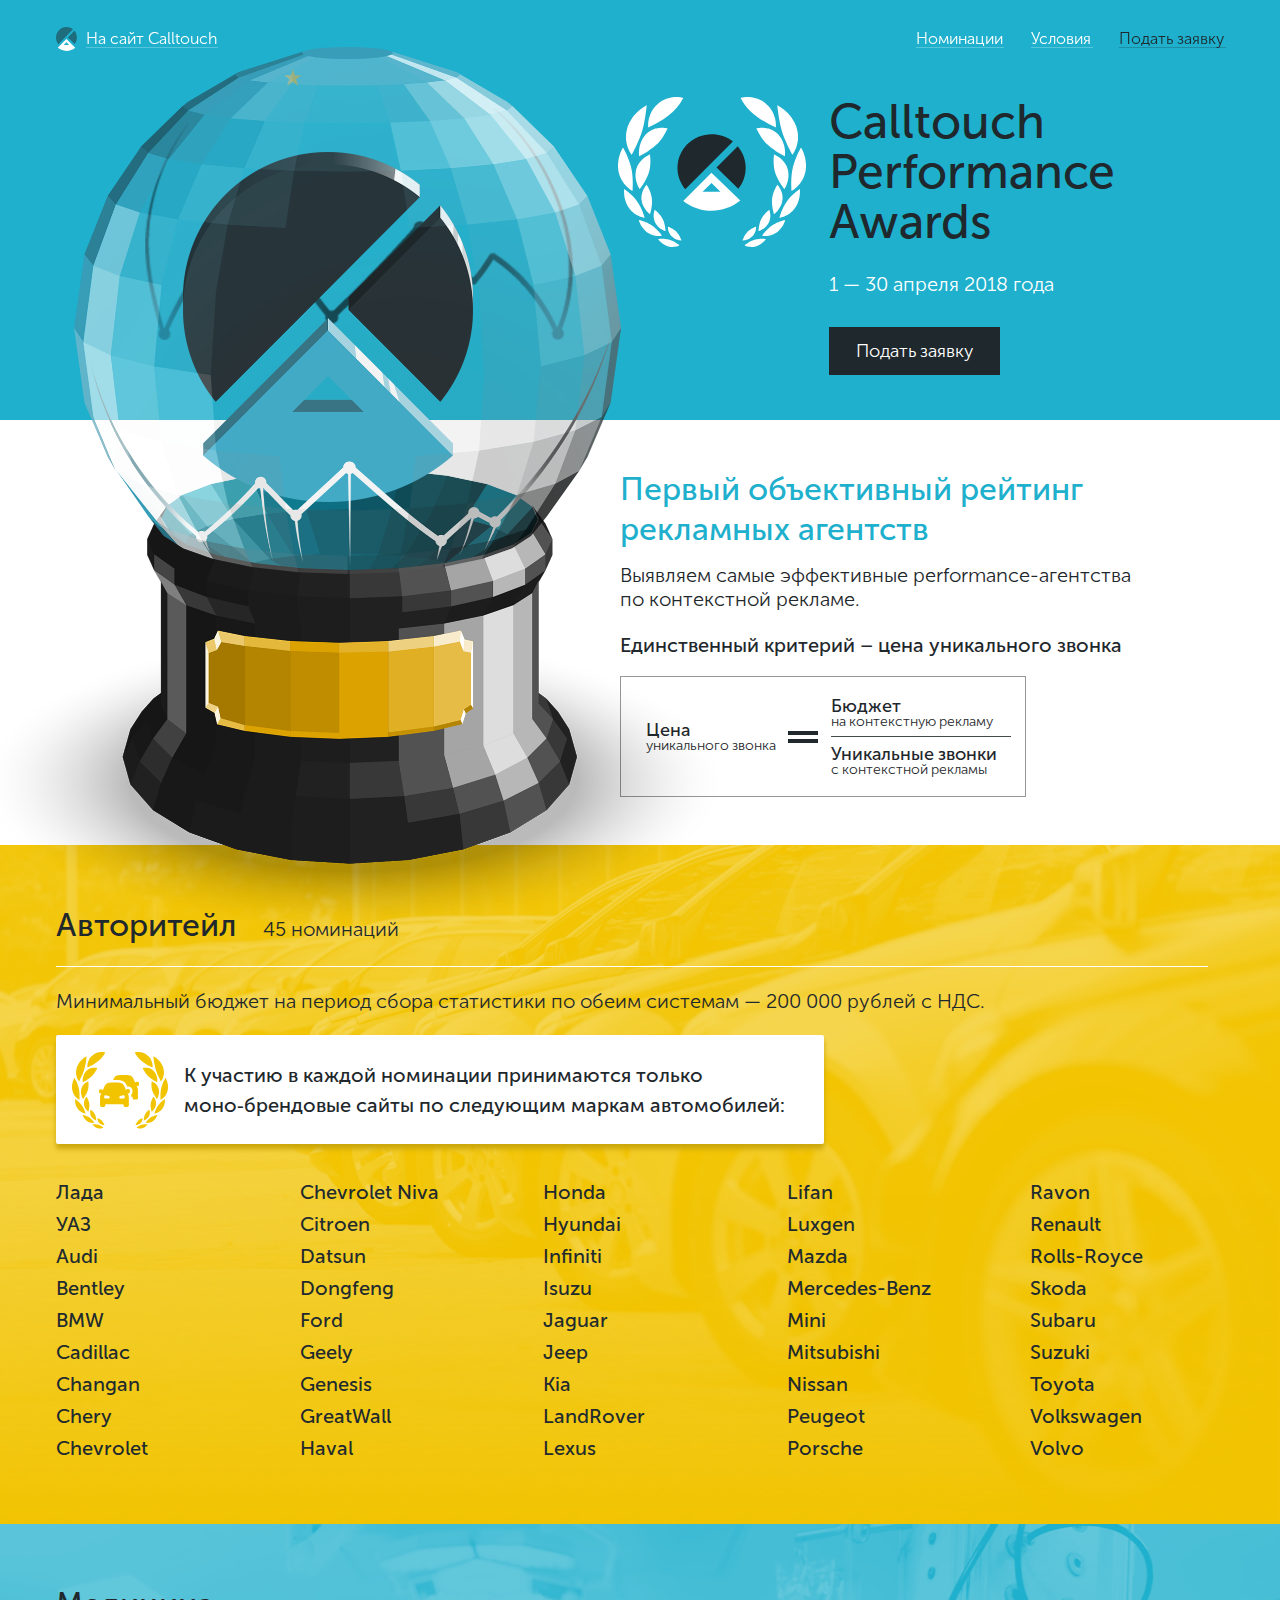
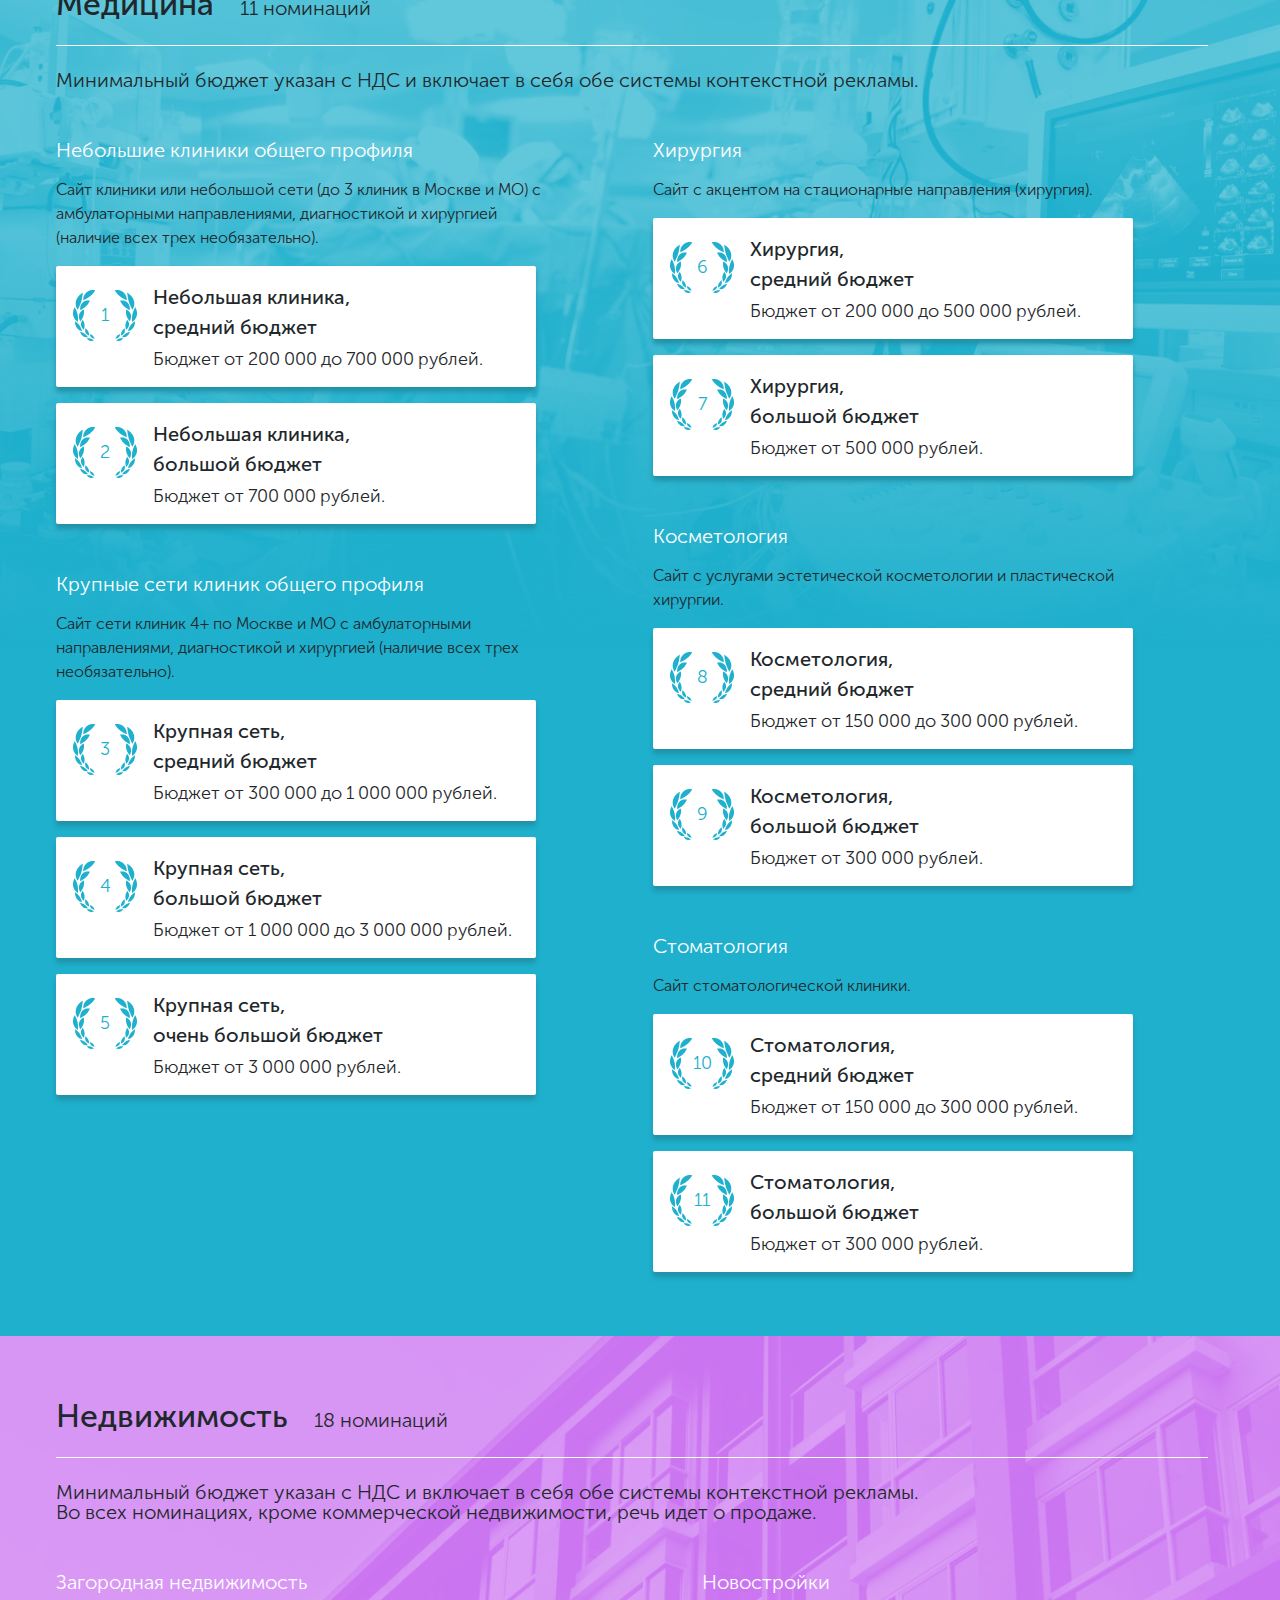
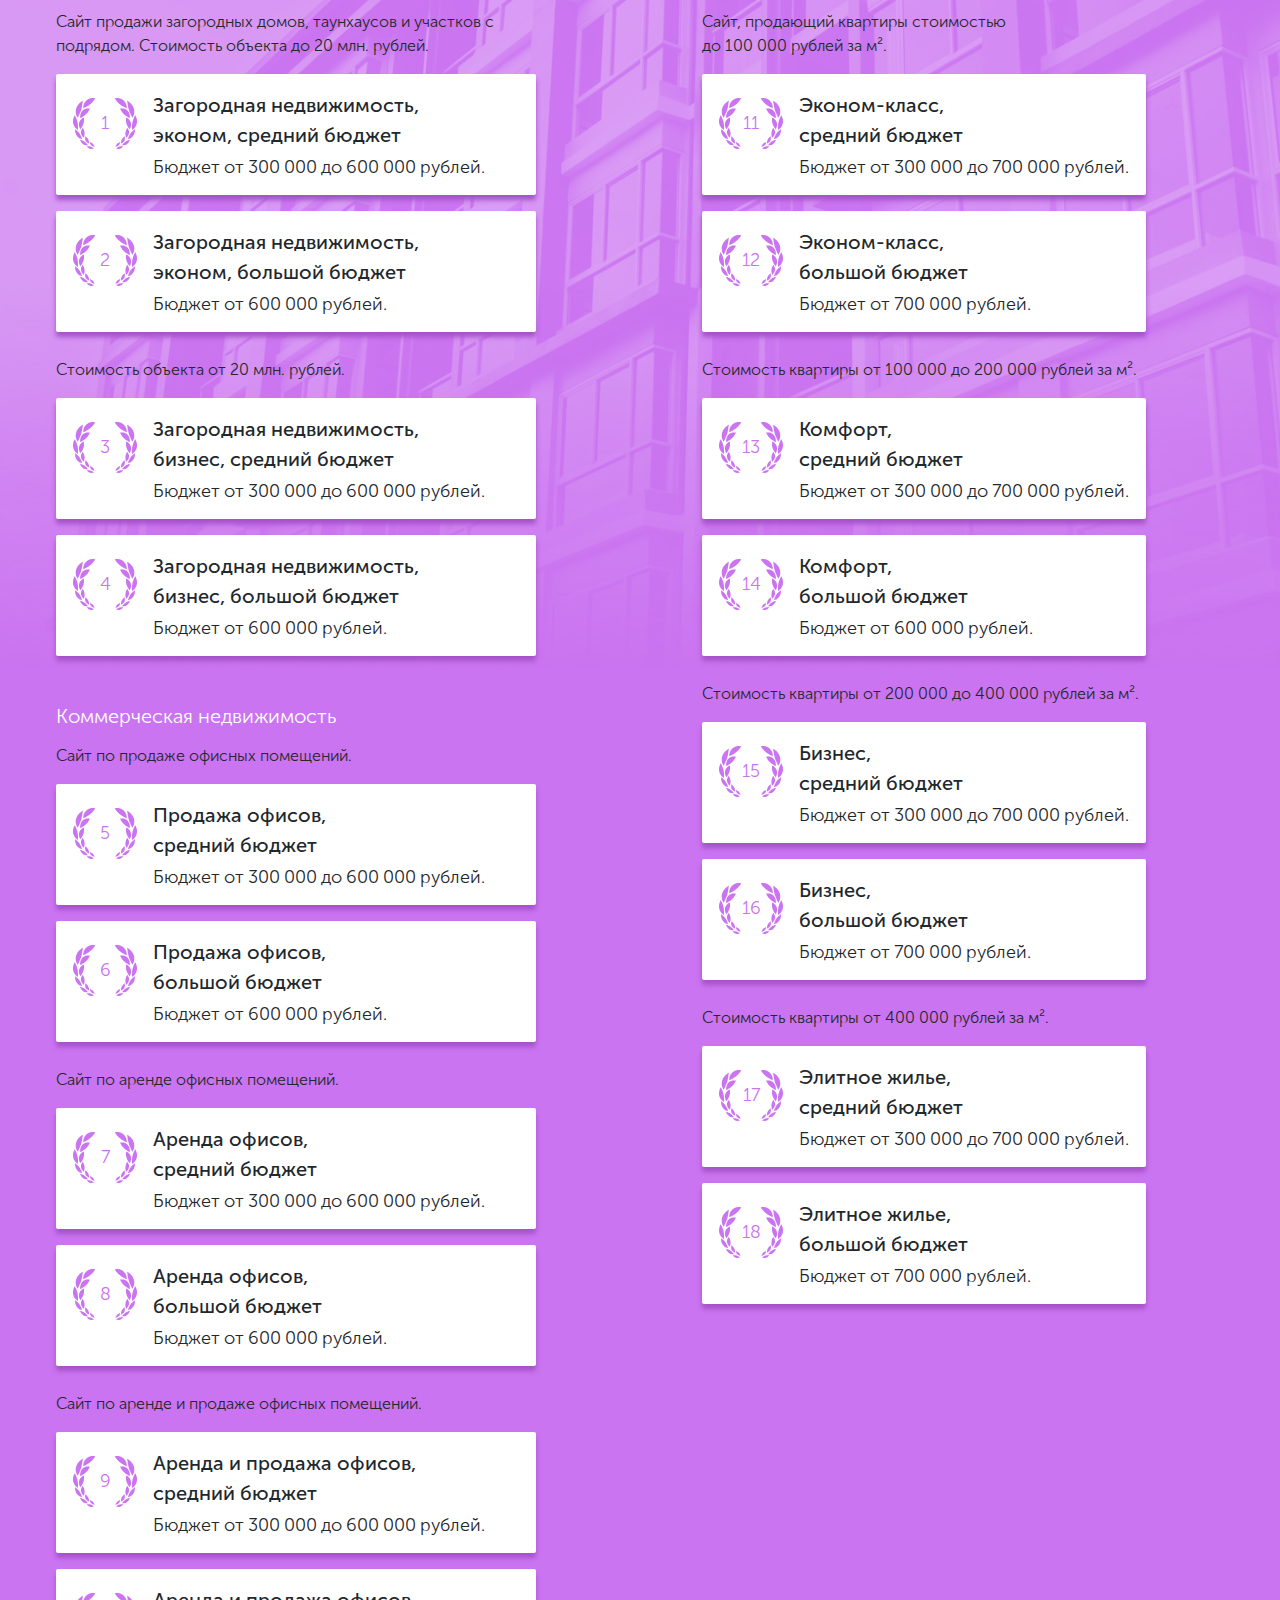
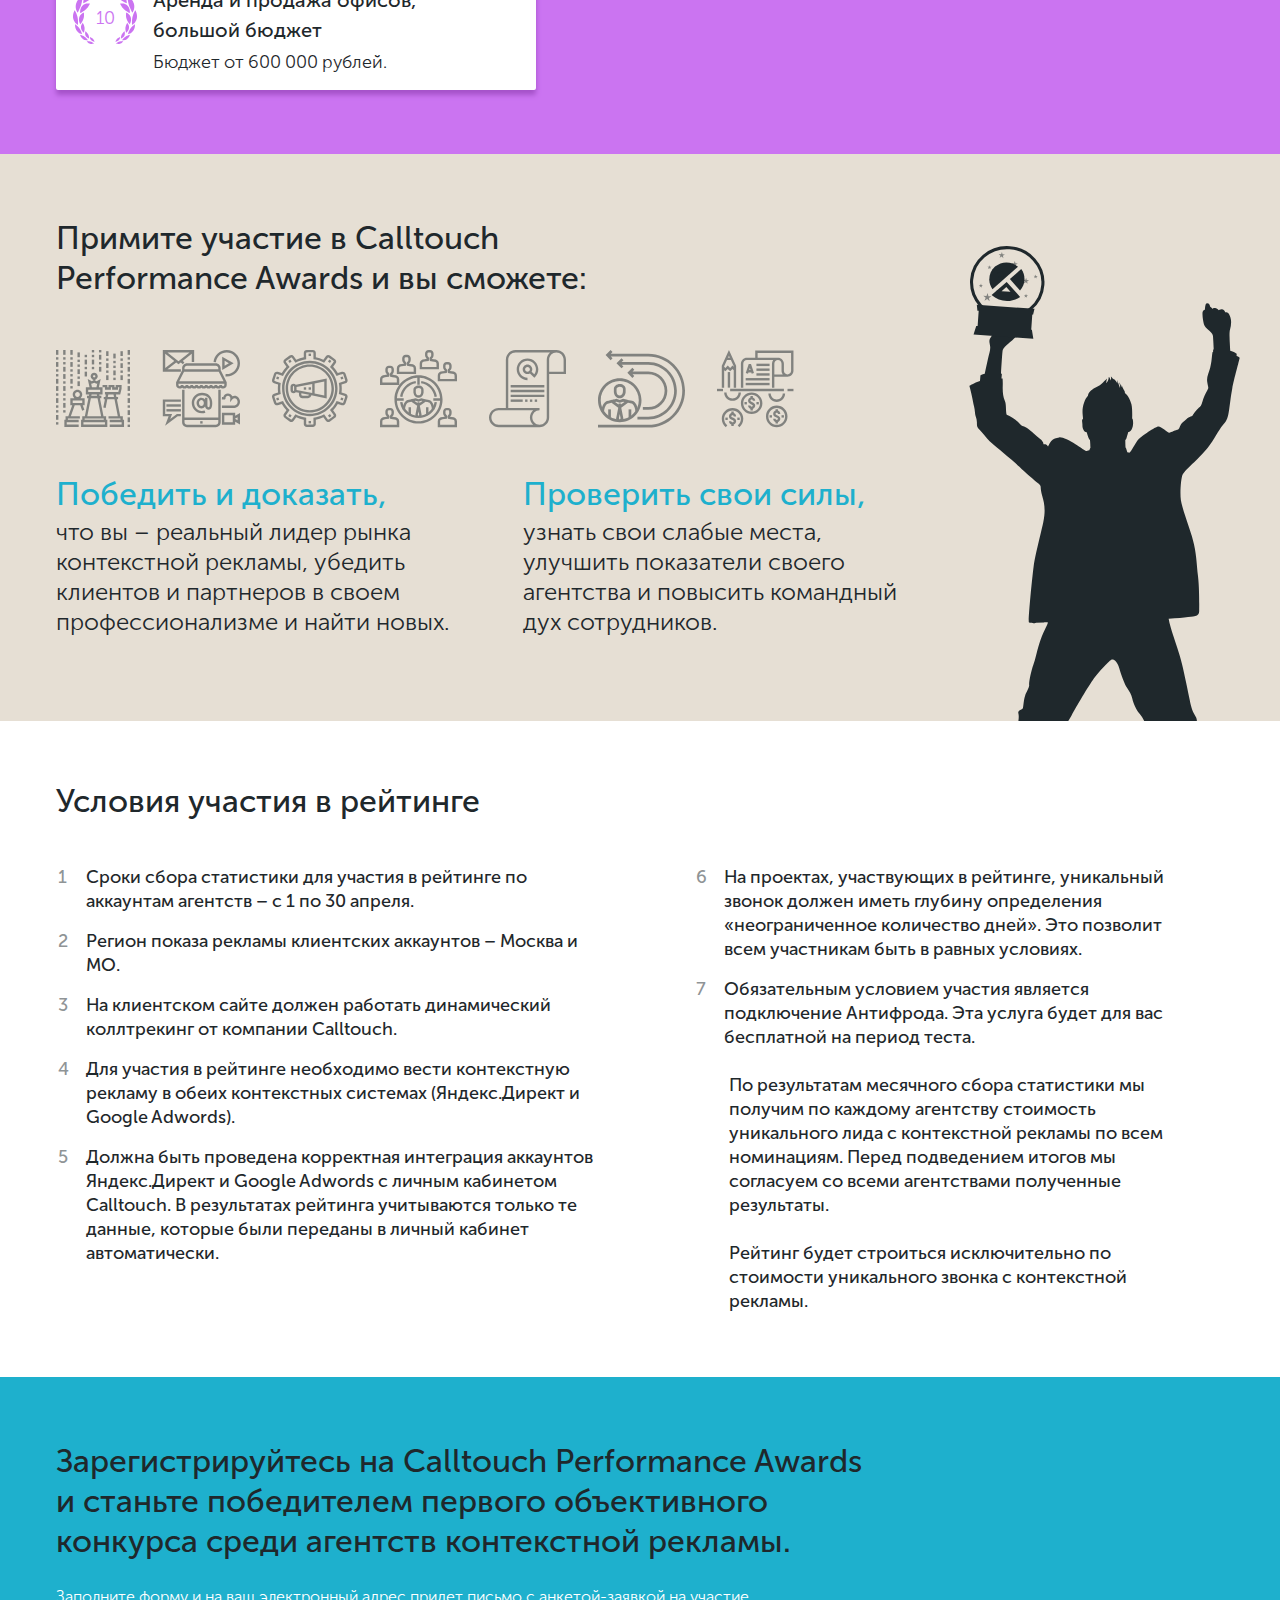
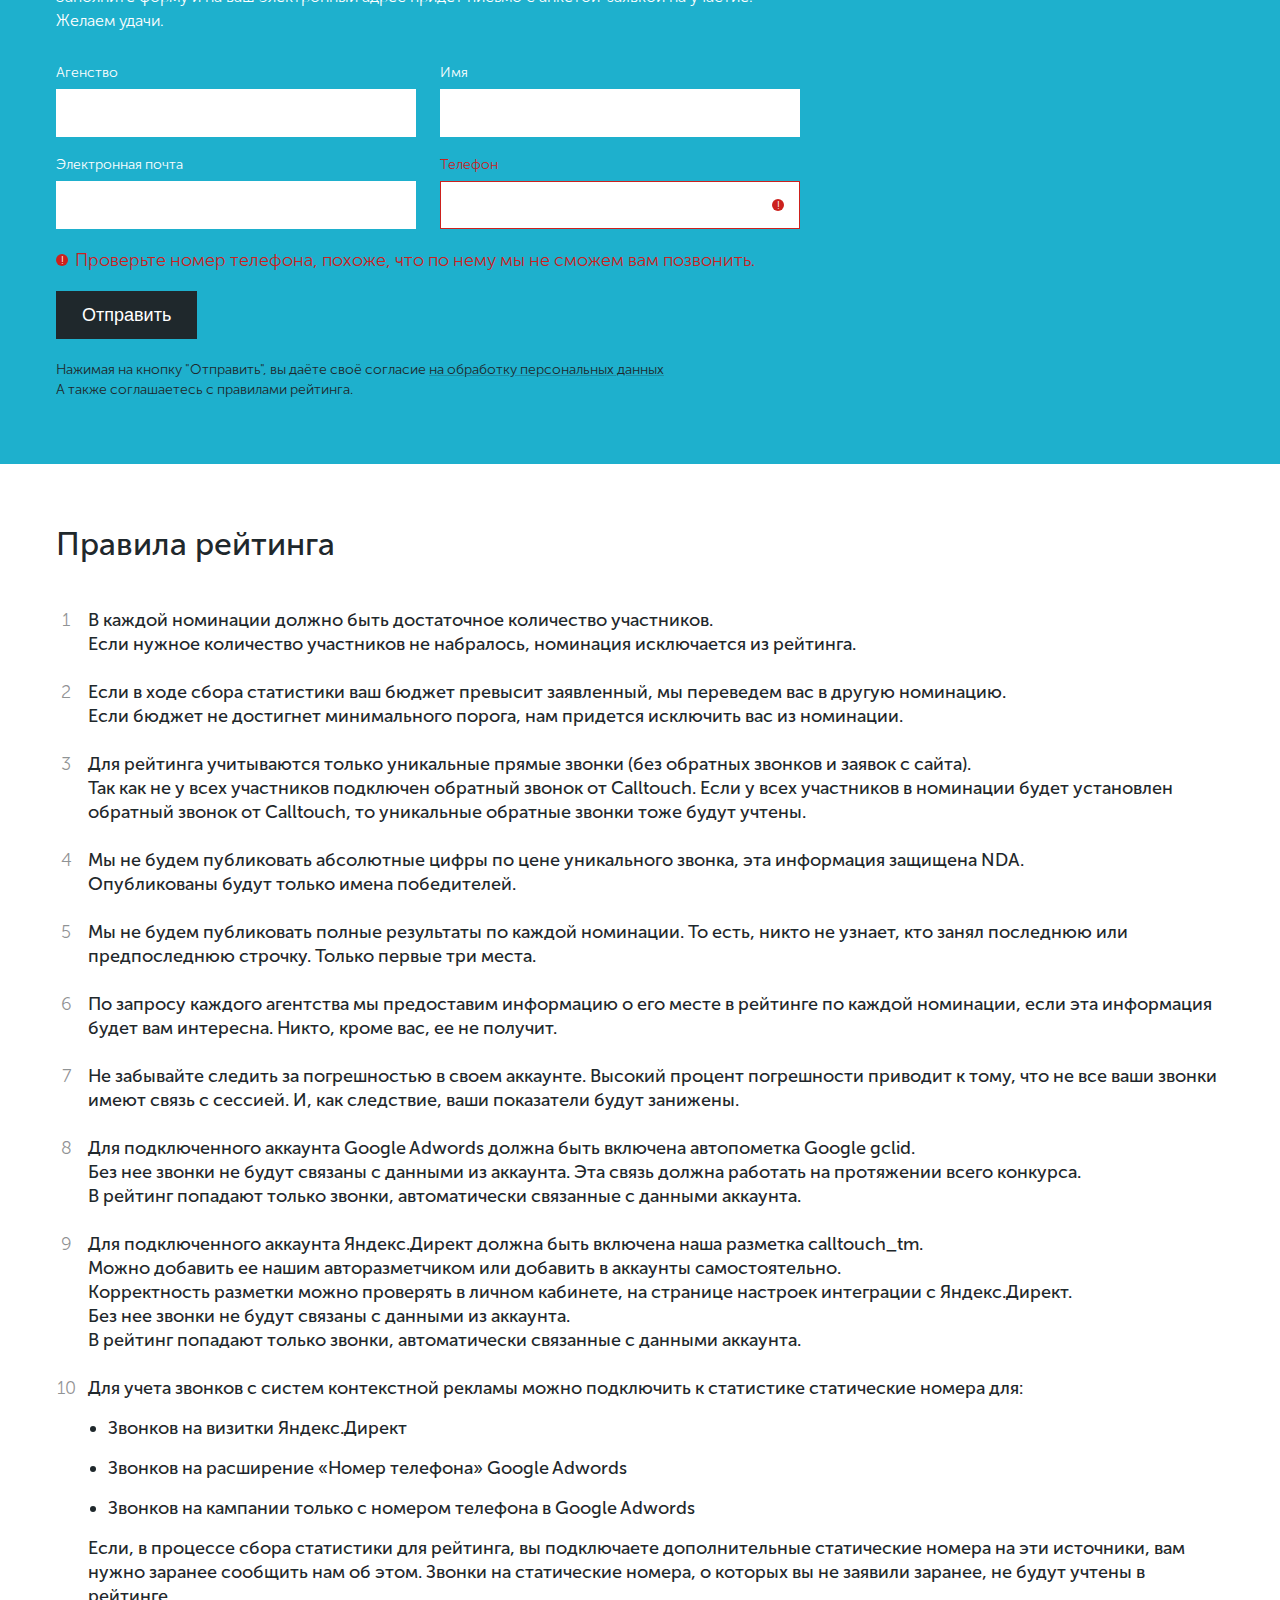
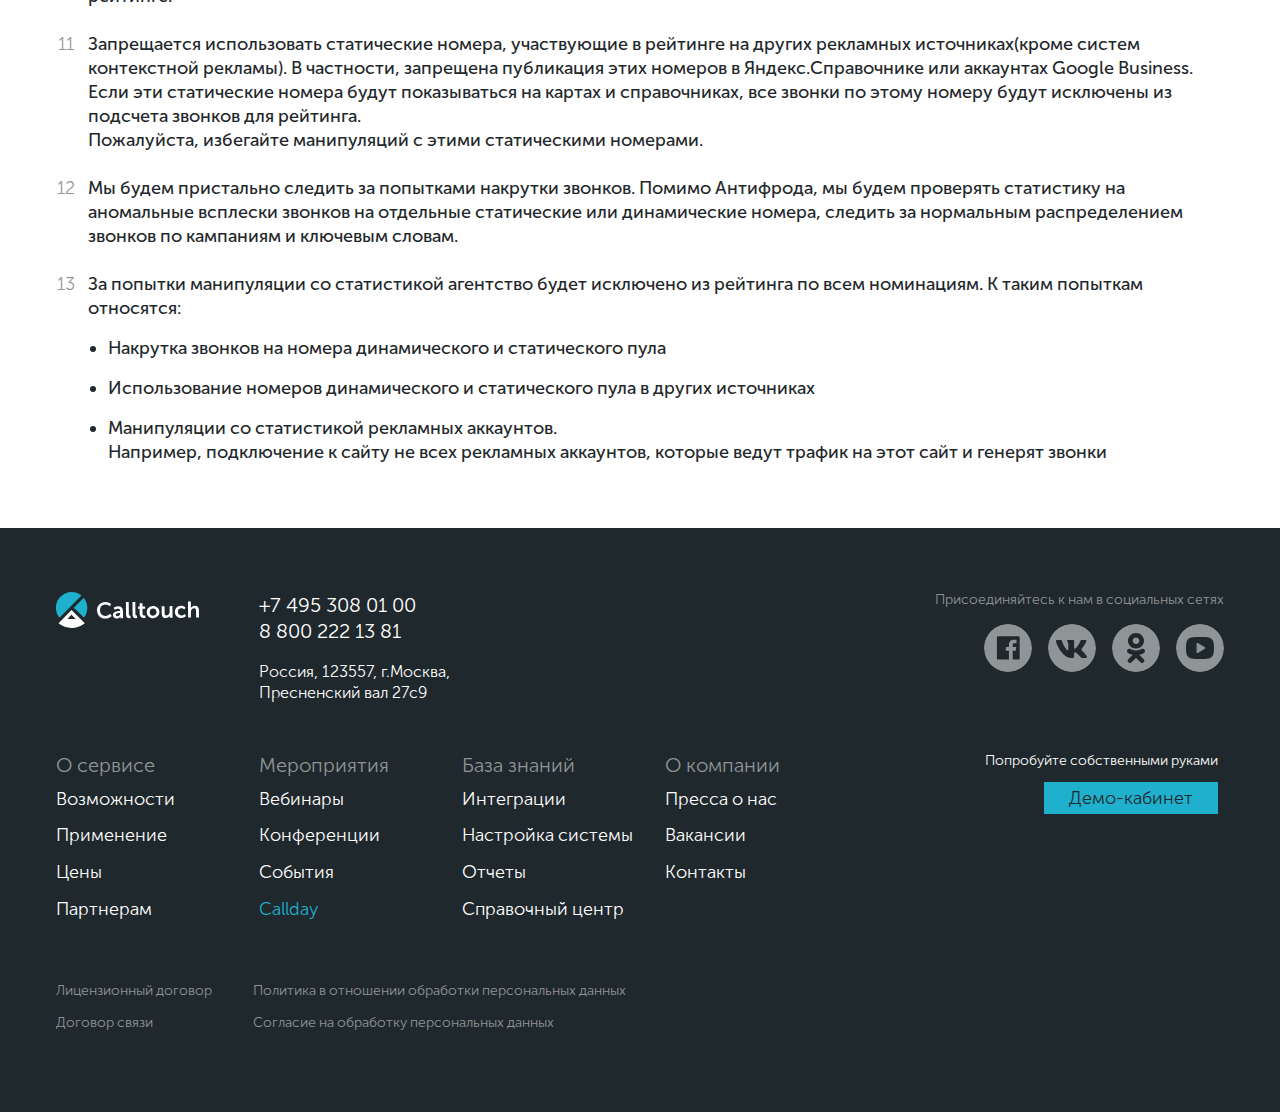
==== home.html @ f54e684d "add fix bugs" ====
<!DOCTYPE html>
<html lang="ru">
  <head>
    <meta name="format-detection" content="telephone=no">
    <meta charset="utf-8">
    <meta http-equiv="X-UA-Compatible" content="IE=edge">
    <meta name="viewport" content="width=device-width, initial-scale=1.0">
    <title>Home page</title>
    <link href="static/css/index.css" rel="stylesheet">
    <link rel="icon" href="static/favicon.ico">
  </head>
  <body>
    <!-- SVG-->
    <div class="svg-container" style="position: absolute; width: 0; height: 0; overflow: hidden;">
      <svg xmlns="http://www.w3.org/2000/svg">
        <symbol id="icon-vintage-logo" viewBox="0 0 84.1 115.5">
          <style>
            .st0 {
              fill: #000
            }
          </style>
          <path d="M21.7 0H0l5.1 19.8h21.5z" />
          <path d="M63.2 0L33.7 115.5h21L84.1 0z" />
        </symbol>
      </svg>
    </div>
    <!-- picture element HTML5 shiv-->
    <script>
      document.createElement('picture');
    </script>
    <!-- Header-->
    <header class="header">
      <div class="container">
        <div class="header__menu">
          <div class="header__menu__logo">
            <a href="/">На сайт Calltouch</a>
          </div>
          <ul class="header__menu__nav">
            <li>
              <a class="anchor" href="#nominate">Номинации</a>
            </li>
            <li>
              <a class="anchor" href="#rules">Условия</a>
            </li>
            <li>
              <a class="anchor" href="#leading">Подать заявку</a>
            </li>
          </ul>
        </div>
      </div>
    </header>
    <!-- Main content-->
    <main class="content" data-page="home">
      <section class="main">
        <div class="container">
          <div class="main__show">
            <div class="main__show__snowball">
              <img class="main__show__snowball__front" src="./static/img/ball_front.png" alt="snowball">
              <img class="main__show__snowball__back" src="./static/img/ball_back.png" alt="snowball">
              <img class="main__show__snowball__logo" src="./static/img/ball_logo.png" alt="snowball">
              <canvas class="main__show__snowball__middle" id="snow"></canvas>
            </div>
            <div class="main__show__info">
              <div class="main__show__info__top">
                <div class="main__show__info__img">
                  <img src="./static/img/composition.svg" alt="logo-presenation">
                </div>
                <h1 class="main__show__info__h1">Calltouch Performance Awards</h1>
                <p class="main__show__info__p">1 — 30 апреля 2018 года</p>
                <a class="main__show__info__button anchor" href="#leading">Подать заявку</a>
              </div>
              <div class="main__show__info__bottom">
                <h3 class="main__show__info__h3">Первый объективный рейтинг рекламных агентств</h3>
                <p class="main__show__info__p2">Выявляем самые эффективные performance-агентства
                  <br>по контекстной рекламе.</p>
                <h3 class="main__show__info__h3 h3__main">Единственный критерий – цена уникального звонка</h3>
              </div>
              <div class="main__show__info__table">
                <div class="main__show__info__table__price">
                  <h4>Цена</h4>
                  <p>уникального звонка</p>
                </div>
                <div class="main__show__info__table__equal">
                  <span></span>
                  <span></span>
                </div>
                <div class="main__show__info__table__sum">
                  <div class="main__show__info__table__sum__item">
                    <h4>Бюджет</h4>
                    <p>на контекстную рекламу</p>
                  </div>
                  <div class="main__show__info__table__sum__item">
                    <h4>Уникальные звонки</h4>
                    <p>с контекстной рекламы</p>
                  </div>
                </div>
              </div>
            </div>
          </div>
        </div>
      </section>
      <section class="autoretail" id="nominate">
        <div class="container">
          <div class="heading">
            <div class="heading__top">
              <h2 class="heading__top__title">Авторитейл</h2>
              <p class="heading__top__nomination">45 номинаций</p>
            </div>
            <p class="heading__subtitle autoretail__subtitle">Минимальный бюджет на период сбора статистики по обеим системам — 200 000 рублей с НДС.</p>
          </div>
          <div class="autoretail__info js-tilt">
            <h4 class="autoretail__info__text">К участию в каждой номинации принимаются только моно&#8209;брендовые сайты по следующим маркам автомобилей:</h4>
          </div>
          <div class="autoretail__list">
            <ul class="autoretail__list__item">
              <li>Лада</li>
              <li>УАЗ</li>
              <li>Audi</li>
              <li>Bentley</li>
              <li>BMW</li>
              <li>Cadillac</li>
              <li>Changan</li>
              <li>Chery</li>
              <li>Chevrolet</li>
            </ul>
            <ul class="autoretail__list__item">
              <li>Chevrolet Niva</li>
              <li>Citroen</li>
              <li>Datsun</li>
              <li>Dongfeng</li>
              <li>Ford</li>
              <li>Geely</li>
              <li>Genesis</li>
              <li>GreatWall</li>
              <li>Haval</li>
            </ul>
            <ul class="autoretail__list__item">
              <li>Honda</li>
              <li>Hyundai</li>
              <li>Infiniti</li>
              <li>Isuzu</li>
              <li>Jaguar</li>
              <li>Jeep</li>
              <li>Kia</li>
              <li>LandRover</li>
              <li>Lexus</li>
            </ul>
            <ul class="autoretail__list__item">
              <li>Lifan</li>
              <li>Luxgen</li>
              <li>Mazda</li>
              <li>Mercedes-Benz</li>
              <li>Mini</li>
              <li>Mitsubishi</li>
              <li>Nissan</li>
              <li>Peugeot</li>
              <li>Porsche</li>
            </ul>
            <ul class="autoretail__list__item">
              <li>Ravon</li>
              <li>Renault</li>
              <li>Rolls-Royce</li>
              <li>Skoda</li>
              <li>Subaru</li>
              <li>Suzuki</li>
              <li>Toyota</li>
              <li>Volkswagen</li>
              <li>Volvo</li>
            </ul>
          </div>
        </div>
      </section>
      <section class="medicine">
        <div class="container">
          <div class="heading">
            <div class="heading__top">
              <h2 class="heading__top__title">Медицина</h2>
              <p class="heading__top__nomination">11 номинаций</p>
            </div>
            <p class="heading__subtitle">Минимальный бюджет указан с НДС и включает в себя обе системы контекстной рекламы.</p>
          </div>
          <div class="medicine__items">
            <div class="item__info">
              <div class="item__info__title">Небольшие клиники общего профиля</div>
              <div class="item__info__text">Сайт клиники или небольшой сети (до 3 клиник в Москве и МО) с амбулаторными направлениями, диагностикой и хирургией (наличие всех трех необязательно).</div>
              <div class="white__info js-tilt">
                <div class="white__info__text medicine__white">
                  <div class="white__info__text__icon medicine__white__icon">1</div>
                  <div class="white__info__text__word">
                    <h4>Небольшая клиника,
                      <br>средний бюджет</h4>
                    <p> Бюджет от 200 000 до 700 000 рублей.</p>
                  </div>
                </div>
              </div>
              <div class="white__info js-tilt">
                <div class="white__info__text medicine__white">
                  <div class="white__info__text__icon medicine__white__icon">2</div>
                  <div class="white__info__text__word">
                    <h4>Небольшая клиника,
                      <br>большой бюджет</h4>
                    <p> Бюджет от 700 000 рублей.</p>
                  </div>
                </div>
              </div>
              <div class="item__info__title">Крупные сети клиник общего профиля</div>
              <div class="item__info__text">Сайт сети клиник 4+ по Москве и МО с амбулаторными направлениями, диагностикой и хирургией (наличие всех трех необязательно).</div>
              <div class="white__info js-tilt">
                <div class="white__info__text medicine__white">
                  <div class="white__info__text__icon medicine__white__icon">3</div>
                  <div class="white__info__text__word">
                    <h4>Крупная сеть,
                      <br>средний бюджет</h4>
                    <p>Бюджет от 300 000 до 1 000 000 рублей.</p>
                  </div>
                </div>
              </div>
              <div class="white__info js-tilt">
                <div class="white__info__text medicine__white">
                  <div class="white__info__text__icon medicine__white__icon">4</div>
                  <div class="white__info__text__word">
                    <h4>Крупная сеть,
                      <br>большой бюджет</h4>
                    <p>Бюджет от 1 000 000 до 3 000 000 рублей.</p>
                  </div>
                </div>
              </div>
              <div class="white__info js-tilt">
                <div class="white__info__text medicine__white">
                  <div class="white__info__text__icon medicine__white__icon">5</div>
                  <div class="white__info__text__word">
                    <h4>Крупная сеть,
                      <br>очень большой бюджет</h4>
                    <p>Бюджет от 3 000 000 рублей.</p>
                  </div>
                </div>
              </div>
            </div>
            <div class="item__info">
              <div class="medicine__views"></div>
              <h4 class="item__info__title">Хирургия</h4>
              <p class="item__info__text">Сайт с акцентом на стационарные направления (хирургия).</p>
              <div class="white__info js-tilt">
                <div class="white__info__text medicine__white">
                  <div class="white__info__text__icon medicine__white__icon">6</div>
                  <div class="white__info__text__word">
                    <h4>Хирургия,
                      <br>средний бюджет</h4>
                    <p>Бюджет от 200 000 до 500 000 рублей.</p>
                  </div>
                </div>
              </div>
              <div class="white__info js-tilt">
                <div class="white__info__text medicine__white">
                  <div class="white__info__text__icon medicine__white__icon">7</div>
                  <div class="white__info__text__word">
                    <h4>Хирургия,
                      <br>большой бюджет</h4>
                    <p>Бюджет от 500 000 рублей.</p>
                  </div>
                </div>
              </div>
              <div class="item__info__title">Косметология</div>
              <div class="item__info__text">Сайт с услугами эстетической косметологии и пластической хирургии.</div>
              <div class="white__info js-tilt">
                <div class="white__info__text medicine__white">
                  <div class="white__info__text__icon medicine__white__icon">8</div>
                  <div class="white__info__text__word">
                    <h4>Косметология,
                      <br>средний бюджет</h4>
                    <p>Бюджет от 150 000 до 300 000 рублей.</p>
                  </div>
                </div>
              </div>
              <div class="white__info js-tilt">
                <div class="white__info__text medicine__white">
                  <div class="white__info__text__icon medicine__white__icon">9</div>
                  <div class="white__info__text__word">
                    <h4>Косметология,
                      <br>большой бюджет</h4>
                    <p>Бюджет от 300 000 рублей.</p>
                  </div>
                </div>
              </div>
              <div class="item__info__title">Стоматология</div>
              <div class="item__info__text">Сайт стоматологической клиники.</div>
              <div class="white__info js-tilt">
                <div class="white__info__text medicine__white">
                  <div class="white__info__text__icon medicine__white__icon">10</div>
                  <div class="white__info__text__word">
                    <h4>Стоматология,
                      <br>средний бюджет</h4>
                    <p>Бюджет от 150 000 до 300 000 рублей.</p>
                  </div>
                </div>
              </div>
              <div class="white__info js-tilt">
                <div class="white__info__text medicine__white">
                  <div class="white__info__text__icon medicine__white__icon">11</div>
                  <div class="white__info__text__word">
                    <h4>Стоматология,
                      <br>большой бюджет</h4>
                    <p>Бюджет от 300 000 рублей.</p>
                  </div>
                </div>
              </div>
            </div>
          </div>
        </div>
      </section>
      <section class="estate">
        <div class="container">
          <div class="heading">
            <div class="heading__top">
              <h2 class="heading__top__title">Недвижимость</h2>
              <p class="heading__top__nomination">18 номинаций</p>
            </div>
            <p class="heading__subtitle">Минимальный бюджет указан с НДС и включает в себя обе системы контекстной рекламы.
              <br>Во всех номинациях, кроме коммерческой недвижимости, речь идет о продаже.</p>
          </div>
          <div class="estate__items">
            <div class="item__info">
              <div class="item__info__title">Загородная недвижимость</div>
              <div class="item__info__text">Сайт продажи загородных домов, таунхаусов и участков с подрядом. Стоимость объекта до 20 млн. рублей.</div>
              <div class="white__info js-tilt">
                <div class="white__info__text estate__white">
                  <div class="white__info__text__icon estate__white__icon">1</div>
                  <div class="white__info__text__word">
                    <h4>Загородная недвижимость,
                      <br>эконом, средний бюджет</h4>
                    <p>Бюджет от 300 000 до 600 000 рублей.</p>
                  </div>
                </div>
              </div>
              <div class="white__info js-tilt">
                <div class="white__info__text estate__white">
                  <div class="white__info__text__icon estate__white__icon">2</div>
                  <div class="white__info__text__word">
                    <h4>Загородная недвижимость,
                      <br>эконом, большой бюджет</h4>
                    <p>Бюджет от 600 000 рублей.</p>
                  </div>
                </div>
              </div>
              <div class="item__info__text estate__text">Стоимость объекта от 20 млн. рублей.</div>
              <div class="white__info js-tilt">
                <div class="white__info__text estate__white">
                  <div class="white__info__text__icon estate__white__icon">3</div>
                  <div class="white__info__text__word">
                    <h4>Загородная недвижимость,
                      <br>бизнес, средний бюджет</h4>
                    <p>Бюджет от 300 000 до 600 000 рублей.</p>
                  </div>
                </div>
              </div>
              <div class="white__info js-tilt">
                <div class="white__info__text estate__white">
                  <div class="white__info__text__icon estate__white__icon">4</div>
                  <div class="white__info__text__word">
                    <h4>Загородная недвижимость,
                      <br>бизнес, большой бюджет</h4>
                    <p>Бюджет от 600 000 рублей.</p>
                  </div>
                </div>
              </div>
              <div class="item__info__title">Коммерческая недвижимость</div>
              <div class="item__info__text">Сайт по продаже офисных помещений.</div>
              <div class="white__info js-tilt">
                <div class="white__info__text estate__white">
                  <div class="white__info__text__icon estate__white__icon">5</div>
                  <div class="white__info__text__word">
                    <h4>Продажа офисов,
                      <br>средний бюджет</h4>
                    <p>Бюджет от 300 000 до 600 000 рублей.</p>
                  </div>
                </div>
              </div>
              <div class="white__info js-tilt">
                <div class="white__info__text estate__white">
                  <div class="white__info__text__icon estate__white__icon">6</div>
                  <div class="white__info__text__word">
                    <h4>Продажа офисов,
                      <br>большой бюджет</h4>
                    <p>Бюджет от 600 000 рублей.</p>
                  </div>
                </div>
              </div>
              <div class="item__info__text estate__text">Сайт по аренде офисных помещений.</div>
              <div class="white__info js-tilt">
                <div class="white__info__text estate__white">
                  <div class="white__info__text__icon estate__white__icon">7</div>
                  <div class="white__info__text__word">
                    <h4>Аренда офисов,
                      <br>средний бюджет</h4>
                    <p>Бюджет от 300 000 до 600 000 рублей.</p>
                  </div>
                </div>
              </div>
              <div class="white__info js-tilt">
                <div class="white__info__text estate__white">
                  <div class="white__info__text__icon estate__white__icon">8</div>
                  <div class="white__info__text__word">
                    <h4>Аренда офисов,
                      <br>большой бюджет</h4>
                    <p>Бюджет от 600 000 рублей.</p>
                  </div>
                </div>
              </div>
              <div class="item__info__text estate__text">Сайт по аренде и продаже офисных помещений.</div>
              <div class="white__info js-tilt">
                <div class="white__info__text estate__white">
                  <div class="white__info__text__icon estate__white__icon">9</div>
                  <div class="white__info__text__word">
                    <h4>Аренда и продажа офисов,
                      <br>средний бюджет</h4>
                    <p>Бюджет от 300 000 до 600 000 рублей.</p>
                  </div>
                </div>
              </div>
              <div class="white__info js-tilt">
                <div class="white__info__text estate__white">
                  <div class="white__info__text__icon estate__white__icon">10</div>
                  <div class="white__info__text__word">
                    <h4>Аренда и продажа офисов,
                      <br>большой бюджет</h4>
                    <p>Бюджет от 600 000 рублей.</p>
                  </div>
                </div>
              </div>
            </div>
            <div class="item__info">
              <div class="item__info__title">Новостройки</div>
              <div class="item__info__text">Сайт, продающий квартиры стоимостью
                <br>до 100 000 рублей за м².</div>
              <div class="white__info js-tilt">
                <div class="white__info__text estate__white">
                  <div class="white__info__text__icon estate__white__icon">11</div>
                  <div class="white__info__text__word">
                    <h4>Эконом-класс,
                      <br>средний бюджет</h4>
                    <p>Бюджет от 300 000 до 700 000 рублей.</p>
                  </div>
                </div>
              </div>
              <div class="white__info js-tilt">
                <div class="white__info__text estate__white">
                  <div class="white__info__text__icon estate__white__icon">12</div>
                  <div class="white__info__text__word">
                    <h4>Эконом-класс,
                      <br>большой бюджет</h4>
                    <p>Бюджет от 700 000 рублей.</p>
                  </div>
                </div>
              </div>
              <div class="item__info__text estate__text">Стоимость квартиры от 100 000 до 200 000 рублей за м².</div>
              <div class="white__info js-tilt">
                <div class="white__info__text estate__white">
                  <div class="white__info__text__icon estate__white__icon">13</div>
                  <div class="white__info__text__word">
                    <h4>Комфорт,
                      <br>средний бюджет</h4>
                    <p>Бюджет от 300 000 до 700 000 рублей.</p>
                  </div>
                </div>
              </div>
              <div class="white__info js-tilt">
                <div class="white__info__text estate__white">
                  <div class="white__info__text__icon estate__white__icon">14</div>
                  <div class="white__info__text__word">
                    <h4>Комфорт,
                      <br>большой бюджет</h4>
                    <p>Бюджет от 600 000 рублей.</p>
                  </div>
                </div>
              </div>
              <div class="item__info__text estate__text">Стоимость квартиры от 200 000 до 400 000 рублей за м².</div>
              <div class="white__info js-tilt">
                <div class="white__info__text estate__white">
                  <div class="white__info__text__icon estate__white__icon">15</div>
                  <div class="white__info__text__word">
                    <h4>Бизнес,
                      <br>средний бюджет</h4>
                    <p>Бюджет от 300 000 до 700 000 рублей.</p>
                  </div>
                </div>
              </div>
              <div class="white__info js-tilt">
                <div class="white__info__text estate__white">
                  <div class="white__info__text__icon estate__white__icon">16</div>
                  <div class="white__info__text__word">
                    <h4>Бизнес,
                      <br>большой бюджет</h4>
                    <p>Бюджет от 700 000 рублей.</p>
                  </div>
                </div>
              </div>
              <div class="item__info__text estate__text">Стоимость квартиры от 400 000 рублей за м².</div>
              <div class="white__info js-tilt">
                <div class="white__info__text estate__white">
                  <div class="white__info__text__icon estate__white__icon">17</div>
                  <div class="white__info__text__word">
                    <h4>Элитное жилье,
                      <br>средний бюджет</h4>
                    <p>Бюджет от 300 000 до 700 000 рублей.</p>
                  </div>
                </div>
              </div>
              <div class="white__info js-tilt">
                <div class="white__info__text estate__white">
                  <div class="white__info__text__icon estate__white__icon">18</div>
                  <div class="white__info__text__word">
                    <h4>Элитное жилье,
                      <br>большой бюджет</h4>
                    <p>Бюджет от 700 000 рублей.</p>
                  </div>
                </div>
              </div>
            </div>
          </div>
        </div>
      </section>
      <section class="reasons">
        <div class="container">
          <h2 class="reasons__title">Примите участие в Calltouch
            <br>Performance Awards и вы сможете:</h2>
          <div class="reasons__items">
            <div class="reasons__items__item">
              <img src="./static/img/chess_icon.svg" alt="chess_icon">
            </div>
            <div class="reasons__items__item">
              <img src="./static/img/shop_icon.svg" alt="shop_icon">
            </div>
            <div class="reasons__items__item">
              <img src="./static/img/ad_automation_icon.svg" alt="automation_icon">
            </div>
            <div class="reasons__items__item">
              <img src="./static/img/targeting_icon.svg" alt="targeting_icon">
            </div>
            <div class="reasons__items__item">
              <img src="./static/img/agreement_icon.svg" alt="agreement_icon">
            </div>
            <div class="reasons__items__item">
              <img src="./static/img/return_icon.svg" alt="return_icon">
            </div>
            <div class="reasons__items__item">
              <img src="./static/img/paid_content_icon.svg" alt="paid_content_icon">
            </div>
          </div>
          <div class="reasons__arguments">
            <div class="reasons__arguments__arg">
              <div class="reasons__arguments__arg__title">Победить и доказать,</div>
              <div class="reasons__arguments__arg__text">что вы – реальный лидер рынка контекстной рекламы, убедить клиентов и партнеров в своем профессионализме и найти новых.</div>
            </div>
            <div class="reasons__arguments__arg">
              <div class="reasons__arguments__arg__title">Проверить свои силы,</div>
              <div class="reasons__arguments__arg__text">узнать свои слабые места, улучшить показатели своего агентства и повысить командный дух сотрудников.</div>
            </div>
          </div>
        </div>
      </section>
      <section class="terms" id="rules">
        <div class="container">
          <h2 class="terms__title">Условия участия в рейтинге</h2>
          <div class="terms__info">
            <div class="terms__info__list">
              <ol>
                <li>Сроки сбора статистики для участия в рейтинге по аккаунтам агентств – с 1 по 30 апреля.</li>
                <li>Регион показа рекламы клиентских аккаунтов – Москва и МО.</li>
                <li>На клиентском сайте должен работать динамический коллтрекинг от компании Calltouch.</li>
                <li>Для участия в рейтинге необходимо вести контекстную рекламу в обеих контекстных системах (Яндекс.Директ и Google Adwords).</li>
                <li>Должна быть проведена корректная интеграция аккаунтов Яндекс.Директ и Google Adwords с личным кабинетом Calltouch. В результатах рейтинга учитываются только те данные, которые были переданы в личный кабинет автоматически.</li>
              </ol>
            </div>
            <div class="terms__info__list second">
              <ol>
                <li>На проектах, участвующих в рейтинге, уникальный звонок должен иметь глубину определения «неограниченное количество дней». Это позволит всем участникам быть в равных условиях.</li>
                <li>Обязательным условием участия является подключение Антифрода. Эта услуга будет для вас бесплатной на период теста.</li>
              </ol>
              <ul>
                <li>По результатам месячного сбора статистики мы получим по каждому агентству стоимость уникального лида с контекстной рекламы по всем номинациям. Перед подведением итогов мы согласуем со всеми агентствами полученные результаты.</li>
                <li>Рейтинг будет строиться исключительно по стоимости уникального звонка с контекстной рекламы.</li>
              </ul>
            </div>
          </div>
        </div>
      </section>
      <section class="form" id="leading">
        <div class="container">
          <div class="form__img">
            <img src="./static/img/snowball-form.png" alt="snowball">
          </div>
          <h2 class="form__title">Зарегистрируйтесь на Calltouch Performance Awards и станьте победителем первого объективного конкурса среди агентств контекстной рекламы.</h2>
          <p class="form__text">Заполните форму и на ваш электронный адрес придет письмо с анкетой-заявкой на участие.
            <br>Желаем удачи.</p>
          <div class="form__content">
            <div class="form__main">
              <form class="form__content__form">
                <div class="form-group">
                  <label class="form__content__form__label">
                    <span>Агенство</span>
                    <input type="text">
                  </label>
                  <label class="form__content__form__label">
                    <span>Имя</span>
                    <input type="text">
                  </label>
                </div>
                <div class="form-group">
                  <label class="form__content__form__label">
                    <span>Электронная почта</span>
                    <input type="text">
                  </label>
                  <div class="form__content__form__label error">
                    <span>Телефон</span>
                    <input type="text">
                  </div>
                  <p class="iferror">Проверьте номер телефона, похоже, что по нему мы не сможем вам позвонить.</p>
                </div>
                <button class="form__content__form__button">Отправить</button>
              </form>
              <div class="form__content__personaldata">
                <p>Нажимая на кнопку "Отправить", вы даёте своё согласие
                  <a href="#">на обработку персональных данных</a>
                </p>
                <p>А также соглашаетесь с правилами рейтинга.</p>
              </div>
            </div>
          </div>
        </div>
      </section>
      <section class="rules">
        <div class="container">
          <h2 class="rules__title">Правила рейтинга</h2>
          <div class="rules__info">
            <div class="rules__info__counter">1</div>
            <div class="rules__info__text">В каждой номинации должно быть достаточное количество участников.
              <br>Если нужное количество участников не набралось, номинация исключается из рейтинга.</div>
          </div>
          <div class="rules__info">
            <div class="rules__info__counter">2</div>
            <div class="rules__info__text">Если в ходе сбора статистики ваш бюджет превысит заявленный, мы переведем вас в другую номинацию.
              <br>Если бюджет не достигнет минимального порога, нам придется исключить вас из номинации.</div>
          </div>
          <div class="rules__info">
            <div class="rules__info__counter">3</div>
            <div class="rules__info__text">Для рейтинга учитываются только уникальные прямые звонки (без обратных звонков и заявок с сайта).
              <br>Так как не у всех участников подключен обратный звонок от Calltouch. Если у всех участников в номинации будет установлен обратный звонок от Calltouch, то уникальные обратные звонки тоже будут учтены.</div>
          </div>
          <div class="rules__info">
            <div class="rules__info__counter">4</div>
            <div class="rules__info__text">Мы не будем публиковать абсолютные цифры по цене уникального звонка, эта информация защищена NDA.
              <br>Опубликованы будут только имена победителей.</div>
          </div>
          <div class="rules__info">
            <div class="rules__info__counter">5</div>
            <div class="rules__info__text">Мы не будем публиковать полные результаты по каждой номинации. То есть, никто не узнает, кто занял последнюю или предпоследнюю строчку. Только первые три места.</div>
          </div>
          <div class="rules__info">
            <div class="rules__info__counter">6</div>
            <div class="rules__info__text">По запросу каждого агентства мы предоставим информацию о его месте в рейтинге по каждой номинации, если эта информация будет вам интересна. Никто, кроме вас, ее не получит.</div>
          </div>
          <div class="rules__info">
            <div class="rules__info__counter">7</div>
            <div class="rules__info__text">Не забывайте следить за погрешностью в своем аккаунте. Высокий процент погрешности приводит к тому, что не все ваши звонки имеют связь с сессией. И, как следствие, ваши показатели будут занижены.</div>
          </div>
          <div class="rules__info">
            <div class="rules__info__counter">8</div>
            <div class="rules__info__text">Для подключенного аккаунта Google Adwords должна быть включена автопометка Google gclid.
              <br>Без нее звонки не будут связаны с данными из аккаунта. Эта связь должна работать на протяжении всего конкурса.
              <br>В рейтинг попадают только звонки, автоматически связанные с данными аккаунта.</div>
          </div>
          <div class="rules__info">
            <div class="rules__info__counter">9</div>
            <div class="rules__info__text">Для подключенного аккаунта Яндекс.Директ должна быть включена наша разметка calltouch_tm.
              <br>Можно добавить ее нашим авторазметчиком или добавить в аккаунты самостоятельно.
              <br>Корректность разметки можно проверять в личном кабинете, на странице настроек интеграции с Яндекс.Директ.
              <br>Без нее звонки не будут связаны с данными из аккаунта.
              <br>В рейтинг попадают только звонки, автоматически связанные с данными аккаунта.</div>
          </div>
          <div class="rules__info">
            <div class="rules__info__counter">10</div>
            <div class="rules__info__text">Для учета звонков с систем контекстной рекламы можно подключить к статистике статические номера для:
              <ul class="ul">
                <li>Звонков на визитки Яндекс.Директ</li>
                <li>Звонков на расширение «Номер телефона» Google Adwords</li>
                <li>Звонков на кампании только с номером телефона в Google Adwords</li>
              </ul>
              <p>Если, в процессе сбора статистики для рейтинга, вы подключаете дополнительные статические номера на эти источники, вам нужно заранее сообщить нам об этом. Звонки на статические номера, о которых вы не заявили заранее, не будут учтены в рейтинге.</p>
            </div>
          </div>
          <div class="rules__info">
            <div class="rules__info__counter">11</div>
            <div class="rules__info__text">Запрещается использовать статические номера, участвующие в рейтинге на других рекламных источниках(кроме систем контекстной рекламы). В частности, запрещена публикация этих номеров в Яндекс.Справочнике или аккаунтах Google Business. Если эти
              статические номера будут показываться на картах и справочниках, все звонки по этому номеру будут исключены из подсчета звонков для рейтинга.
              <br>Пожалуйста, избегайте манипуляций с этими статическими номерами.</div>
          </div>
          <div class="rules__info">
            <div class="rules__info__counter">12</div>
            <div class="rules__info__text">Мы будем пристально следить за попытками накрутки звонков. Помимо Антифрода, мы будем проверять статистику на аномальные всплески звонков на отдельные статические или динамические номера, следить за нормальным распределением звонков по кампаниям
              и ключевым словам.</div>
          </div>
          <div class="rules__info">
            <div class="rules__info__counter">13</div>
            <div class="rules__info__text">За попытки манипуляции со статистикой агентство будет исключено из рейтинга по всем номинациям. К таким попыткам относятся:
              <ul class="ul">
                <li>Накрутка звонков на номера динамического и статического пула</li>
                <li>Использование номеров динамического и статического пула в других источниках</li>
                <li>Манипуляции со статистикой рекламных аккаунтов.
                  <br>Например, подключение к сайту не всех рекламных аккаунтов, которые ведут трафик на этот сайт и генерят звонки</li>
              </ul>
            </div>
          </div>
        </div>
      </section>
    </main>
    <!-- Footer-->
    <footer class="footer">
      <div class="container">
        <div class="footer__top">
          <a class="footer__top__logo" href="/"></a>
          <div class="footer__top__contacts">
            <a href="tel:+7 495 308 01 00">+7 495 308 01 00</a>
            <a href="tel:8 800 222 13 81">8 800 222 13 81</a>
            <p>Россия, 123557, г.Москва, Пресненский вал 27с9</p>
          </div>
          <div class="footer__top__social">
            <p>Присоединяйтесь к нам в социальных сетях</p>
            <ul class="footer__top__social__icons">
              <li>
                <a class="footer__top__social__icons__fb" href="#"></a>
              </li>
              <li>
                <a class="footer__top__social__icons__vk" href="#"></a>
              </li>
              <li>
                <a class="footer__top__social__icons__ok" href="#"></a>
              </li>
              <li>
                <a class="footer__top__social__icons__youtube" href="#"></a>
              </li>
            </ul>
          </div>
        </div>
        <div class="fotter__bottom">
          <div class="footer__bottom__menu">
            <div class="footer__bottom__menu__item">
              <h3>О сервисе</h3>
              <ul class="footer__bottom__menu__item__list">
                <li>
                  <a href="#">Возможности</a>
                </li>
                <li>
                  <a href="#">Применение</a>
                </li>
                <li>
                  <a href="#">Цены</a>
                </li>
                <li>
                  <a href="#">Партнерам</a>
                </li>
              </ul>
            </div>
            <div class="footer__bottom__menu__item">
              <h3>Мероприятия</h3>
              <ul class="footer__bottom__menu__item__list">
                <li>
                  <a href="#">Вебинары</a>
                </li>
                <li>
                  <a href="#">Конференции</a>
                </li>
                <li>
                  <a href="#">События</a>
                </li>
                <li>
                  <a class="active" href="#">Callday</a>
                </li>
              </ul>
            </div>
            <div class="footer__bottom__menu__item">
              <h3>База знаний</h3>
              <ul class="footer__bottom__menu__item__list">
                <li>
                  <a href="#">Интеграции</a>
                </li>
                <li>
                  <a href="#">Настройка системы</a>
                </li>
                <li>
                  <a href="#">Отчеты</a>
                </li>
                <li>
                  <a href="#">Справочный центр</a>
                </li>
              </ul>
            </div>
            <div class="footer__bottom__menu__item">
              <h3>О компании</h3>
              <ul class="footer__bottom__menu__item__list">
                <li>
                  <a href="#">Пресса о нас</a>
                </li>
                <li>
                  <a href="#">Вакансии</a>
                </li>
                <li>
                  <a href="#">Контакты</a>
                </li>
              </ul>
            </div>
            <div class="footer__bottom__menu__cabinet">
              <p>Попробуйте собственными руками</p>
              <a href="#">Демо-кабинет</a>
            </div>
          </div>
          <div class="footer__bottom__terms">
            <ul class="footer__bottom__terms__item">
              <li>
                <a href="#">Лицензионный договор</a>
              </li>
              <li>
                <a href="#">Договор связи</a>
              </li>
            </ul>
            <ul class="footer__bottom__terms__item">
              <li>
                <a href="#">Политика в отношении обработки персональных данных</a>
              </li>
              <li>
                <a href="#">Согласие на обработку персональных данных</a>
              </li>
            </ul>
          </div>
        </div>
      </div>
    </footer>
    <!-- Scripts-->
    <script src="static/js/index.js"></script>
  </body>
</html>
---- static/css/index.css ----
/* LIBS */
/**
 * 1. Change the default font family in all browsers (opinionated).
 * 2. Correct the line height in all browsers.
 * 3. Prevent adjustments of font size after orientation changes in
 *    IE on Windows Phone and in iOS.
 */
html {
  font-family: sans-serif;
  /* 1 */
  line-height: 1.15;
  /* 2 */
  -ms-text-size-adjust: 100%;
  /* 3 */
  -webkit-text-size-adjust: 100%;
  /* 3 */
  box-sizing: border-box;
}

*,
*::before,
*::after {
  box-sizing: inherit;
}

/* Sections
   ========================================================================== */
/**
 * Remove the margin in all browsers (opinionated).
 */
body {
  margin: 0;
}

/**
 * Add the correct display in IE 9-.
 */
article, aside, footer, header, nav, section, figcaption, figure, main {
  display: block;
}

/**
 * 1. Add the correct box sizing in Firefox.
 * 2. Show the overflow in Edge and IE.
 */
hr {
  box-sizing: content-box;
  /* 1 */
  height: 0;
  /* 1 */
  overflow: visible;
  /* 2 */
}

/* Text-level semantics
   ========================================================================== */
/**
 * 1. Remove the gray background on active links in IE 10.
 * 2. Remove gaps in links underline in iOS 8+ and Safari 8+.
 */
a {
  background-color: transparent;
  /* 1 */
  -webkit-text-decoration-skip: objects;
  /* 2 */
}

/**
 * Remove the outline on focused links when they are also active or hovered
 * in all browsers (opinionated).
 */
a:active,
a:hover {
  outline-width: 0;
}

/**
 * 1. Remove the bottom border in Firefox 39-.
 * 2. Add the correct text decoration in Chrome, Edge, IE, Opera, and Safari.
 */
abbr[title] {
  border-bottom: none;
  /* 1 */
  text-decoration: underline;
  /* 2 */
  text-decoration: underline dotted;
  /* 2 */
}

/**
 * Prevent `sub` and `sup` elements from affecting the line height in
 * all browsers.
 */
sub,
sup {
  font-size: 75%;
  line-height: 0;
  position: relative;
  vertical-align: baseline;
}

sub {
  bottom: -0.25em;
}

sup {
  top: -0.5em;
}

/* Embedded content
   ========================================================================== */
/**
 * Add the correct display in IE 9-.
 */
audio,
video {
  display: inline-block;
}

/**
 * Add the correct display in iOS 4-7.
 */
audio:not([controls]) {
  display: none;
  height: 0;
}

/**
 * Remove the border on images inside links in IE 10-.
 */
img {
  border-style: none;
}

/**
 * Hide the overflow in IE.
 */
svg:not(:root) {
  overflow: hidden;
}

/**
 * 1. Change the font styles in all browsers (opinionated).
 * 2. Remove the margin in Firefox and Safari.
 */
button,
input,
optgroup,
select,
textarea {
  font-family: sans-serif;
  /* 1 */
  font-size: 100%;
  /* 1 */
  line-height: 1.15;
  /* 1 */
  margin: 0;
  /* 2 */
}

/**Enable panning and pinch zoom gestures, but disable additional non-standard gestures such as double-tap to zoom. Disabling double-tap to zoom removes the need for browsers to delay the generation of click events when the user taps the screen. */
a, area, button, input, label, select, textarea {
  -ms-touch-action: manipulation;
  touch-action: manipulation;
}

/**
 * Show the overflow in IE.
 * 1. Show the overflow in Edge.
 */
button,
input {
  /* 1 */
  overflow: visible;
}

/**
 * Remove the inheritance of text transform in Edge, Firefox, and IE.
 * 1. Remove the inheritance of text transform in Firefox.
 */
button,
select {
  /* 1 */
  text-transform: none;
}

/**
 * 1. Prevent a WebKit bug where (2) destroys native `audio` and `video`
 *    controls in Android 4.
 * 2. Correct the inability to style clickable types in iOS and Safari.
 */
button,
html [type="button"],
[type="reset"],
[type="submit"] {
  -webkit-appearance: button;
  /* 2 */
}

/**
 * Remove the inner border and padding in Firefox.
 */
button::-moz-focus-inner,
[type="button"]::-moz-focus-inner,
[type="reset"]::-moz-focus-inner,
[type="submit"]::-moz-focus-inner {
  border-style: none;
  padding: 0;
}

/**
 * 1. Correct the text wrapping in Edge and IE.
 * 2. Correct the color inheritance from `fieldset` elements in IE.
 * 3. Remove the padding so developers are not caught out when they zero out
 *    `fieldset` elements in all browsers.
 */
legend {
  box-sizing: border-box;
  /* 1 */
  color: inherit;
  /* 2 */
  display: table;
  /* 1 */
  max-width: 100%;
  /* 1 */
  padding: 0;
  /* 3 */
  white-space: normal;
  /* 1 */
}

/**
 * 1. Add the correct display in IE 9-.
 * 2. Add the correct vertical alignment in Chrome, Firefox, and Opera.
 */
progress {
  display: inline-block;
  /* 1 */
  vertical-align: baseline;
  /* 2 */
}

/**
 * Remove the default vertical scrollbar in IE.
 */
textarea {
  overflow: auto;
}

/**
 * 1. Add the correct box sizing in IE 10-.
 * 2. Remove the padding in IE 10-.
 */
[type="checkbox"],
[type="radio"] {
  box-sizing: border-box;
  /* 1 */
  padding: 0;
  /* 2 */
}

/**
 * Correct the cursor style of increment and decrement buttons in Chrome.
 */
[type="number"]::-webkit-inner-spin-button,
[type="number"]::-webkit-outer-spin-button {
  height: auto;
}

/* Scripting
   ========================================================================== */
/**
 * Add the correct display in IE 9-.
 */
canvas {
  display: inline-block;
}

/**
 * Add the correct display in IE.
 */
template {
  display: none;
}

/* Hidden
   ========================================================================== */
/**
 * Add the correct display in IE 10-.
 */
[hidden] {
  display: none;
}

/* Reset
   ========================================================================== */
h1, h2, h3, h4, h5, h6, p, blockquote, em, img, i, dl, dt, ol, ul, li, video, canvas {
  margin: 0;
  padding: 0;
  border: 0;
  vertical-align: baseline;
  font-weight: normal;
}

div, input, textarea, select, button,
h1, h2, h3, h4, h5, h6, a, span {
  outline: none;
}

ul, ol {
  list-style-type: none;
}

input[type="submit"],
button {
  cursor: pointer;
}

input[type="submit"]::-moz-focus-inner,
button::-moz-focus-inner {
  padding: 0;
  border: 0;
}

table {
  border-spacing: 0;
  border-collapse: collapse;
  width: 100%;
}

/** to remove the rounded in IOS*/
textarea,
input[type="text"],
input[type="button"],
input[type="submit"] {
  -webkit-appearance: none;
  border-radius: 0;
}

/* PARTIALS */
@font-face {
  font-family: 'MuseoSansCyrlBold';
  src: url("../fonts/MuseoSansCyrl_500.eot");
  src: url("../fonts/MuseoSansCyrl_500.eot?#iefix") format("embedded-opentype"), url("../fonts/MuseoSansCyrl_500.woff") format("woff"), url("../fonts/MuseoSansCyrl_500.ttf") format("truetype"), url("../fonts/MuseoSansCyrl_500.svg#MuseoSansCyrl_500") format("svg");
  font-weight: 500;
  font-style: normal;
}

@font-face {
  font-family: 'MuseoSansCyrl';
  src: url("../fonts/MuseoSansCyrl_300.eot");
  src: url("../fonts/MuseoSansCyrl_300.eot?#iefix") format("embedded-opentype"), url("../fonts/MuseoSansCyrl_300.woff") format("woff"), url("../fonts/MuseoSansCyrl_300.ttf") format("truetype"), url("../fonts/MuseoSansCyrl_300.svg#MuseoSansCyrl_300") format("svg");
  font-weight: 300;
  font-style: normal;
}

/* COMPONENTS */
body {
  font-family: "MuseoSansCyrl";
  font-size: 18px;
  position: relative;
  width: 100%;
}

body.hidden, html.hidden {
  overflow: hidden;
}

.container {
  max-width: 100%;
  width: 1200px;
  padding-left: 16px;
  padding-right: 16px;
  margin-left: auto;
  margin-right: auto;
}

.header {
  font-family: "MuseoSansCyrl";
  font-weight: 500;
  font-size: 16px;
  position: absolute;
  top: 0;
  z-index: 5;
  right: 0;
  left: 0;
  transition: height 1s;
  padding-top: 30px;
}

.header__menu {
  display: -webkit-flex;
  display: -ms-flexbox;
  display: flex;
  -webkit-justify-content: space-between;
  -ms-flex-pack: justify;
  justify-content: space-between;
}

.header__menu__logo {
  padding-left: 30px;
  position: relative;
}

.header__menu__logo:before {
  content: '';
  display: block;
  width: 21px;
  height: 24px;
  background: url("./../img/logo.svg") center center no-repeat;
  position: absolute;
  left: 0;
  top: -3px;
}

.header__menu__logo a {
  text-decoration: none;
  color: #fff;
  font-family: "MuseoSansCyrl";
  font-size: 16px;
  line-height: 16px;
  position: relative;
  transition: color .3s;
}

body.with-hover .header__menu__logo a:hover {
  color: rgba(255, 255, 255, 0.8);
}

.header__menu__logo a:after {
  content: '';
  display: block;
  width: 132px;
  height: 1px;
  opacity: .25;
  background-color: #fff;
  position: absolute;
  bottom: 0;
  left: 0;
}

.header__menu__nav {
  padding-right: 0px;
}

.header__menu__nav li {
  margin-right: 24px;
  display: inline-block;
}

.header__menu__nav li:last-child {
  margin-right: 0;
}

.header__menu__nav li:last-child a {
  color: #1f282c;
}

body.with-hover .header__menu__nav li:last-child a:hover {
  color: rgba(31, 40, 44, 0.8);
}

.header__menu__nav li:first-child:after {
  content: '';
  display: block;
  width: 88px;
  height: 1px;
  opacity: .25;
  background-color: #fff;
  position: absolute;
  bottom: 0;
}

.header__menu__nav li:nth-child(2):after {
  content: '';
  display: block;
  width: 62px;
  height: 1px;
  opacity: .25;
  background-color: #fff;
  position: absolute;
  bottom: 0;
}

.header__menu__nav li:last-child:after {
  content: '';
  display: block;
  width: 107px;
  height: 1px;
  opacity: .25;
  background-color: #1f282c;
  position: absolute;
  bottom: 0;
}

.header__menu__nav li a {
  text-decoration: none;
  color: #fff;
  font-family: "MuseoSansCyrl";
  font-size: 16px;
  line-height: 16px;
  position: relative;
  transition: color .3s;
}

body.with-hover .header__menu__nav li a:hover {
  color: rgba(255, 255, 255, 0.8);
}

.footer {
  display: block;
  background-color: #1f282c;
  font-family: "MuseoSansCyrl";
  font-size: 18px;
  position: relative;
  box-shadow: 0px 192px 0px 0px #1f282c;
  padding-top: 0;
  padding-bottom: 0;
}

.footer__top {
  display: -webkit-flex;
  display: -ms-flexbox;
  display: flex;
  padding-top: 64px;
  margin-bottom: 50px;
}

.footer__top__logo {
  display: inline-block;
  width: 143px;
  height: 36px;
  background: url("../img/logo_footer.svg") center center no-repeat;
  background-size: cover;
  margin-right: 60px;
  transition: .3s;
}

body.with-hover .footer__top__logo:hover {
  opacity: 0.7;
}

.footer__top__contacts {
  display: inline-block;
  color: #fff;
  line-height: 1.33;
  max-width: 228px;
}

.footer__top__contacts p {
  font-family: "MuseoSansCyrl";
  font-size: 16px;
}

.footer__top__contacts a {
  display: block;
  max-width: 200px;
  font-size: 20px;
  color: #fff;
  text-decoration: none;
  transition: .3s;
}

body.with-hover .footer__top__contacts a:hover {
  color: rgba(255, 255, 255, 0.7);
}

.footer__top__contacts a:nth-child(2) {
  margin-bottom: 16px;
}

.footer__top__social {
  display: inline-block;
  text-align: right;
  -webkit-flex-grow: 1;
  -ms-flex-positive: 1;
  flex-grow: 1;
}

.footer__top__social p {
  font-family: "MuseoSansCyrl";
  color: #8f9496;
  font-size: 14px;
  margin-bottom: 16px;
}

.footer__top__social__icons li {
  display: inline-block;
  margin-right: 12px;
}

.footer__top__social__icons li:last-child {
  margin-right: 0;
}

.footer__top__social__icons li a {
  display: inline-block;
  width: 48px;
  height: 48px;
  border-radius: 50%;
  transition: .3s;
}

body.with-hover .footer__top__social__icons li a:hover {
  opacity: 0.7;
}

.footer__top__social__icons__fb {
  background: url("../img/facebook.svg") center center no-repeat;
}

.footer__top__social__icons__vk {
  background: url("../img/vk.svg") center center no-repeat;
}

.footer__top__social__icons__ok {
  background: url("../img/ok.svg") center center no-repeat;
}

.footer__top__social__icons__youtube {
  background: url("../img/youtube.svg") center center no-repeat;
}

.footer__bottom__menu {
  display: -webkit-flex;
  display: -ms-flexbox;
  display: flex;
  margin-bottom: 48px;
  -webkit-flex-wrap: wrap;
  -ms-flex-wrap: wrap;
  flex-wrap: wrap;
}

.footer__bottom__menu__item {
  width: 193px;
  margin-right: 10px;
}

.footer__bottom__menu__item h3 {
  font-family: "MuseoSansCyrl";
  font-size: 20px;
  color: #8f9496;
  margin-bottom: 12px;
}

.footer__bottom__menu__item__list li {
  padding-bottom: 16px;
}

.footer__bottom__menu__item__list li:last-childs {
  padding-bottom: 0;
}

.footer__bottom__menu__item__list li a {
  line-height: 1;
  text-decoration: none;
  color: #fff;
  transition: .3s;
}

.footer__bottom__menu__item__list li a.active {
  color: #1eb0cd;
}

body.with-hover .footer__bottom__menu__item__list li a:hover {
  color: rgba(255, 255, 255, 0.7);
}

.footer__bottom__menu__cabinet {
  -webkit-flex-basis: 30%;
  -ms-flex-preferred-size: 30%;
  flex-basis: 30%;
  text-align: right;
}

.footer__bottom__menu__cabinet p {
  color: #fff;
  font-family: "MuseoSansCyrl";
  font-size: 14px;
  line-height: 14px;
  margin-bottom: 14px;
}

.footer__bottom__menu__cabinet a {
  text-decoration: none;
  display: inline-block;
  height: 32px;
  width: 174px;
  background-color: #1eb0cd;
  border: none;
  color: #1f282c;
  font-family: "MuseoSansCyrl";
  font-size: 18px;
  line-height: 32px;
  text-align: center;
}

.footer__bottom__terms {
  padding-bottom: 64px;
  font-size: 14px;
}

.footer__bottom__terms__item {
  display: inline-block;
}

.footer__bottom__terms__item:first-child {
  margin-right: 38px;
}

.footer__bottom__terms__item li {
  padding-bottom: 16px;
}

.footer__bottom__terms__item li:last-child {
  margin-bottom: 0;
}

.footer__bottom__terms__item li a {
  text-decoration: none;
  color: #8f9496;
  transition: .3s;
}

body.with-hover .footer__bottom__terms__item li a:hover {
  color: rgba(143, 148, 150, 0.7);
}

.heading {
  padding-top: 64px;
}

.heading__top {
  max-width: 1152px;
  padding-bottom: 25px;
  border-bottom: 1px solid #fff;
}

.heading__top__title {
  display: inline-block;
  color: #1f282c;
  font-family: "MuseoSansCyrlBold";
  font-size: 32px;
  line-height: 32px;
  margin-right: 22px;
}

.heading__top__nomination {
  display: inline-block;
  color: #1f282c;
  font-family: "MuseoSansCyrl";
  font-size: 20px;
  line-height: 20px;
}

.heading__subtitle {
  max-width: 100%;
  padding-top: 24px;
  color: #1f282c;
  font-family: "MuseoSansCyrl";
  font-size: 20px;
  line-height: 20px;
}

.main {
  padding-top: 97px;
  padding-bottom: 64px;
  height: 845px;
  box-sizing: border-box;
}

.main:after {
  display: block;
  content: '';
  width: 100%;
  height: 420px;
  position: absolute;
  left: 0;
  right: 0;
  top: 0;
  background-color: #1eb0cd;
  z-index: -2;
}

.main__show {
  display: -webkit-flex;
  display: -ms-flexbox;
  display: flex;
  -webkit-justify-content: space-between;
  -ms-flex-pack: justify;
  justify-content: space-between;
}

.main__show__snowball {
  height: 882px;
  width: 836px;
  margin-right: 0px;
  position: relative;
}

.main__show__snowball__logo {
  position: absolute;
  left: -20px;
  right: 0;
  margin-left: auto;
  margin-right: auto;
  width: 290px;
  top: 55px;
}

.main__show__snowball__front {
  position: absolute;
  left: 18px;
  top: -50px;
  z-index: 2;
  width: 547px;
}

.main__show__snowball__back {
  top: 10px;
  left: -68px;
  position: absolute;
  z-index: 0;
  width: 730px;
}

.main__show__snowball__middle {
  position: absolute;
  z-index: 1;
  left: 20px;
  top: -50px;
  width: 530px;
  height: 530px;
  clip-path: circle(48% at 50% 50%);
  -webkit-clip-path: circle(48% at 50% 50%);
  -moz-clip-path: circle(48% at 50% 50%);
  -webkit-transform: translate(1px);
  -ms-transform: translate(1px);
  transform: translate(1px);
}

.main__show__info {
  text-align: left;
}

.main__show__info__top {
  position: relative;
  padding-left: 209px;
}

.main__show__info__img {
  margin-bottom: 40px;
  position: absolute;
  left: -2px;
  top: 0;
}

.main__show__info__h1 {
  max-width: 402px;
  font-family: "MuseoSansCyrlBold";
  color: #1f282c;
  font-size: 48px;
  line-height: 50px;
  margin-bottom: 27px;
}

.main__show__info__p {
  font-family: "MuseoSansCyrl";
  color: #fff;
  font-size: 20px;
  line-height: 20px;
  margin-bottom: 33px;
}

.main__show__info__button {
  width: 171px;
  height: 48px;
  line-height: 48px;
  background-color: #1f282c;
  color: #fff;
  font-family: "MuseoSansCyrl";
  font-size: 18px;
  text-align: center;
  display: inline-block;
  text-decoration: none;
  border: none;
  margin-bottom: 94px;
  transition: .4s;
}

body.with-hover .main__show__info__button:hover {
  background: rgba(31, 40, 44, 0.86);
}

.main__show__info__h3 {
  color: #1eb0cd;
  font-family: "MuseoSansCyrlBold";
  font-size: 32px;
  line-height: 40px;
  margin-bottom: 14px;
}

.main__show__info .h3__main {
  font-size: 20px;
  line-height: 32px;
  color: #1f282c;
  margin-bottom: 15px;
}

.main__show__info__p2 {
  font-family: "MuseoSansCyrl";
  color: #1f282c;
  font-size: 20px;
  line-height: 24px;
  margin-bottom: 18px;
}

.main__show__info__table {
  max-width: 406px;
  min-height: 121px;
  display: -webkit-flex;
  display: -ms-flexbox;
  display: flex;
  -webkit-justify-content: space-between;
  -ms-flex-pack: justify;
  justify-content: space-between;
  -webkit-align-items: center;
  -ms-flex-align: center;
  align-items: center;
  padding-top: 16px;
  padding-bottom: 16px;
  padding-left: 25px;
  padding-right: 28px;
  border: 1px solid #979797;
}

.main__show__info__table__price h4 {
  color: #1f282c;
  font-family: "MuseoSansCyrlBold";
  font-size: 18px;
  line-height: 18px;
}

.main__show__info__table__price p {
  color: #1f282c;
  font-family: "MuseoSansCyrl";
  font-size: 14px;
  line-height: 14px;
}

.main__show__info__table__equal {
  width: 30px;
  height: 12px;
}

.main__show__info__table__equal span {
  display: block;
  height: 4px;
  width: 100%;
  background-color: #1f282c;
}

.main__show__info__table__equal span:first-child {
  margin-bottom: 4px;
}

.main__show__info__table__sum__item h4 {
  color: #1f282c;
  font-family: "MuseoSansCyrlBold";
  font-size: 18px;
  line-height: 18px;
}

.main__show__info__table__sum__item p {
  color: #1f282c;
  font-family: "MuseoSansCyrl";
  font-size: 14px;
  line-height: 14px;
}

.main__show__info__table__sum__item:first-child {
  padding-bottom: 8px;
  position: relative;
}

.main__show__info__table__sum__item:first-child:after {
  content: '';
  display: inline-block;
  height: 1px;
  width: 180px;
  background-color: #444B4C;
  position: absolute;
  bottom: 0;
  left: 0;
}

.main__show__info__table__sum__item:last-child {
  padding-top: 8px;
}

.autoretail {
  width: 100%;
  background: url("../img/autobg.png") top center no-repeat;
  background-size: cover;
  padding-bottom: 60px;
}

.autoretail__info {
  max-width: 768px;
  padding-top: 25px;
  padding-left: 16px;
  padding-right: 24px;
  padding-bottom: 24px;
  margin-top: 24px;
  margin-bottom: 32px;
  background-color: #fff;
  box-shadow: 0 5px 5px 0 #CBA70D;
  border-radius: 2px;
}

.autoretail__info__text {
  padding-left: 112px;
  box-sizing: border-box;
  color: #1f282c;
  font-family: "MuseoSansCyrlBold";
  font-size: 20px;
  line-height: 30px;
  position: relative;
}

.autoretail__info__text:before {
  content: '';
  display: inline-block;
  height: 77px;
  width: 96px;
  background: url("../img/auto.svg") center center no-repeat;
  background-size: cover;
  position: absolute;
  left: 0;
  top: -8px;
}

.autoretail__list {
  display: -webkit-flex;
  display: -ms-flexbox;
  display: flex;
  -webkit-justify-content: space-between;
  -ms-flex-pack: justify;
  justify-content: space-between;
  max-width: 1094px;
  color: #212A2E;
  font-family: "MuseoSansCyrlBold";
  font-size: 20px;
  line-height: 32px;
}

.autoretail__list__item {
  min-width: 174px;
}

.autoretail__list__item:last-child {
  min-width: 120px;
}

.heading {
  padding-top: 64px;
}

.heading__top {
  max-width: 1152px;
  padding-bottom: 25px;
  border-bottom: 1px solid #fff;
}

.heading__top__title {
  display: inline-block;
  color: #1f282c;
  font-family: "MuseoSansCyrlBold";
  font-size: 32px;
  line-height: 32px;
  margin-right: 22px;
}

.heading__top__nomination {
  display: inline-block;
  color: #1f282c;
  font-family: "MuseoSansCyrl";
  font-size: 20px;
  line-height: 20px;
}

.heading__subtitle {
  max-width: 100%;
  padding-top: 24px;
  color: #1f282c;
  font-family: "MuseoSansCyrl";
  font-size: 20px;
  line-height: 20px;
}

.item__info {
  max-width: 493px;
}

.item__info__title {
  margin-top: 48px;
  color: #fff;
  font-family: "MuseoSansCyrl";
  font-size: 20px;
  line-height: 24px;
  margin-bottom: 16px;
}

.item__info__text {
  color: #1f282c;
  font-family: "MuseoSansCyrl";
  font-size: 16px;
  line-height: 24px;
  margin-bottom: 16px;
}

.item__info .estate__text {
  padding-top: 10px;
}

.white__info {
  max-width: 480px;
  padding-top: 16px;
  padding-left: 17px;
  padding-right: 17px;
  padding-bottom: 16px;
  margin-bottom: 16px;
  background-color: #fff;
  cursor: pointer;
  transition: .3s;
  border-radius: 2px;
  box-shadow: 0 5px 5px 0 #2092A8;
}

body.with-hover .white__info:hover {
  box-shadow: 0px 5px 15px 0px rgba(0, 0, 0, 0.2);
}

.white__info__text__word {
  padding-left: 80px;
}

.white__info__text__word h4 {
  color: #1f282c;
  font-family: "MuseoSansCyrlBold";
  font-size: 20px;
  line-height: 30px;
  margin-bottom: 5px;
}

.white__info__text__word p {
  color: #1f282c;
  font-family: "MuseoSansCyrl";
  font-size: 18px;
  line-height: 24px;
}

.medicine {
  width: 100%;
  background: url("../img/medicine_background.png") top center no-repeat;
  background-size: cover;
  padding-bottom: 48px;
}

.medicine__items {
  display: -webkit-flex;
  display: -ms-flexbox;
  display: flex;
  -webkit-justify-content: space-between;
  -ms-flex-pack: justify;
  justify-content: space-between;
  max-width: 1090px;
}

.medicine .medicine__white {
  position: relative;
}

.medicine .medicine__white__icon {
  position: absolute;
  left: 0;
  top: 8px;
  height: 51px;
  width: 64px;
  line-height: 51px;
  color: #1eb0cd;
  font-family: "MuseoSansCyrl";
  font-size: 18px;
  text-align: center;
  background: url("../img/wreath_medicine.svg") center center no-repeat;
  background-size: cover;
}

.estate {
  width: 100%;
  background: url("../img/realty_background.png") top center no-repeat;
  background-size: cover;
  padding-bottom: 48px;
}

.estate .white__info {
  box-shadow: 0 5px 5px 0 #A552C9;
}

.estate__items {
  display: -webkit-flex;
  display: -ms-flexbox;
  display: flex;
  -webkit-justify-content: space-between;
  -ms-flex-pack: justify;
  justify-content: space-between;
  max-width: 1090px;
}

.estate .estate__white {
  position: relative;
}

.estate .estate__white__icon {
  position: absolute;
  top: 8px;
  left: 0;
  height: 51px;
  width: 64px;
  line-height: 51px;
  color: #CB74F1;
  font-family: "MuseoSansCyrl";
  font-size: 18px;
  text-align: center;
  background: url("../img/wreath.svg") center center no-repeat;
  background-size: cover;
}

.reasons {
  background: #E6DFD4;
}

.reasons .container {
  padding-top: 64px;
  padding-bottom: 64px;
  background: url("../img/winner.svg") right bottom no-repeat;
}

.reasons__title {
  max-width: 671px;
  color: #1f282c;
  font-family: "MuseoSansCyrlBold";
  font-size: 32px;
  line-height: 40px;
  margin-bottom: 52px;
}

.reasons__items {
  display: -webkit-flex;
  display: -ms-flexbox;
  display: flex;
  margin-bottom: 46px;
}

.reasons__items__item {
  margin-right: 32px;
}

.reasons__items__item:last-child {
  margin-right: 0;
}

.reasons__arguments {
  display: -webkit-flex;
  display: -ms-flexbox;
  display: flex;
}

.reasons__arguments__arg {
  max-width: 396px;
}

.reasons__arguments__arg:first-child {
  margin-right: 71px;
  margin-bottom: 20px;
}

.reasons__arguments__arg__title {
  color: #1eb0cd;
  font-family: "MuseoSansCyrlBold";
  font-size: 32px;
  line-height: 30px;
  margin-bottom: 8px;
}

.reasons__arguments__arg__text {
  color: #1f282c;
  font-family: "MuseoSansCyrl";
  font-size: 24px;
  line-height: 30px;
}

.terms {
  background-color: #fff;
  padding-top: 64px;
  padding-bottom: 64px;
}

.terms__title {
  color: #1f282c;
  font-family: "MuseoSansCyrlBold";
  font-size: 32px;
  line-height: 32px;
  margin-bottom: 48px;
}

.terms__info {
  display: -webkit-flex;
  display: -ms-flexbox;
  display: flex;
  max-width: 1144px;
}

.terms__info ol {
  counter-reset: level1;
}

.terms__info ol li {
  color: #1f282c;
  font-family: "MuseoSansCyrlBold";
  font-size: 18px;
  line-height: 24px;
  display: inline-block;
  position: relative;
  padding-left: 30px;
  max-width: 540px;
  margin-bottom: 16px;
}

.terms__info ol li:before {
  padding-right: 18px;
  content: counter(level1) " ";
  counter-increment: level1;
  color: #8F9496;
  font-family: "MuseoSansCyrlBold";
  font-size: 18px;
  line-height: 16px;
  position: absolute;
  left: 2px;
  top: 4px;
}

.terms__info .second ol {
  counter-reset: level2 5;
}

.terms__info .second ol li:before {
  content: counter(level2) " ";
  counter-increment: level2;
}

.terms__info .second ol li:last-child {
  margin-bottom: 24px;
}

.terms__info .second ul li {
  color: #1f282c;
  font-family: "MuseoSansCyrlBold";
  font-size: 18px;
  line-height: 24px;
  margin-bottom: 24px;
  padding-left: 35px;
}

.terms__info .second ul li:last-child {
  margin-bottom: 0;
}

.rules {
  padding-top: 64px;
  padding-bottom: 40px;
}

.rules__title {
  color: #1f282c;
  font-family: "MuseoSansCyrlBold";
  font-size: 32px;
  line-height: 32px;
  margin-bottom: 48px;
}

.rules__info {
  display: -webkit-flex;
  display: -ms-flexbox;
  display: flex;
  -webkit-align-items: top;
  -ms-flex-align: top;
  align-items: top;
}

.rules__info__counter {
  min-width: 20px;
  text-align: center;
  color: rgba(31, 40, 44, 0.5);
  font-family: "MuseoSansCyrl";
  font-size: 18px;
  line-height: 24px;
}

.rules__info__text {
  padding-left: 12px;
  color: #1f282c;
  font-family: "MuseoSansCyrlBold";
  font-size: 18px;
  line-height: 24px;
  margin-bottom: 24px;
}

.rules__info__text .ul {
  padding-top: 16px;
}

.rules__info__text p {
  padding-top: 16px;
}

.rules__info__text ul {
  list-style-type: disc;
  padding-left: 20px;
}

.rules__info__text ul li {
  margin-bottom: 16px;
}

.rules__info__text ul li:last-child {
  margin-bottom: 0;
}

.form {
  padding-top: 64px;
  padding-bottom: 64px;
  background: #1eb0cd;
}

.form .container {
  position: relative;
}

.form__img {
  position: absolute;
  right: -80px;
  top: 0;
}

.form__img img {
  max-width: 100%;
}

.form__title {
  max-width: 817px;
  color: #1f282c;
  font-family: "MuseoSansCyrlBold";
  font-size: 32px;
  line-height: 40px;
  margin-bottom: 24px;
}

.form__text {
  max-width: 817px;
  color: #fff;
  font-family: "MuseoSansCyrl";
  font-size: 16px;
  line-height: 24px;
  margin-bottom: 24px;
}

.form__content {
  max-width: 746px;
  position: relative;
}

.form__content__form {
  padding-bottom: 21px;
}

.form__content__form .form-group:first-child {
  margin-bottom: 12px;
}

.form__content__form .form-group:nth-child(2) {
  margin-bottom: 22px;
}

.form__content__form .form-group:nth-child(2) .iferror {
  font-size: 18px;
  line-height: 1;
  margin-top: 22px;
  padding-left: 19px;
  color: #cc211d;
  position: relative;
}

.form__content__form .form-group:nth-child(2) .iferror:before {
  content: '!';
  text-align: center;
  font-size: 11px;
  line-height: 13px;
  display: block;
  width: 12px;
  height: 12px;
  background-color: #cc211d;
  border-radius: 50%;
  color: #fff;
  position: absolute;
  left: 0;
  top: 3px;
}

.form__content__form__label {
  display: inline-block;
  position: relative;
}

.form__content__form__label.error {
  position: relative;
}

.form__content__form__label.error span {
  color: #cc211d;
}

.form__content__form__label.error input {
  border: 1px solid #cc211d;
}

.form__content__form__label.error:after {
  content: '!';
  text-align: center;
  font-size: 11px;
  line-height: 13px;
  display: block;
  width: 12px;
  height: 12px;
  background-color: #cc211d;
  border-radius: 50%;
  color: #fff;
  position: absolute;
  right: 16px;
  top: 50px;
  bottom: 18px;
}

.form__content__form__label span {
  font-size: 14px;
  display: inline-block;
  padding-top: 8px;
  padding-bottom: 8px;
  color: #fff;
}

.form__content__form__label:nth-child(odd) {
  margin-right: 20px;
}

.form__content__form__label input {
  height: 48px;
  width: 360px;
  padding-left: 20px;
  padding-right: 40px;
  background-color: #fff;
  border: none;
  display: block;
}

.form__content__form__label input:focus {
  background-color: #fff;
}

.form__content__form__button {
  background-color: #1f282c;
  color: #fff;
  font-size: 18px;
  line-height: 1;
  border: none;
  padding: 15px 26px;
  transition: .3s;
}

body.with-hover .form__content__form__button:hover {
  background-color: rgba(31, 40, 44, 0.7);
}

.form__content__personaldata p {
  font-size: 14px;
  line-height: 20px;
  color: #1f282c;
}

.form__content__personaldata p a {
  font-size: 14px;
  line-height: 1;
  color: #1f282c;
  transition: .3s;
  -webkit-text-decoration-color: rgba(31, 40, 44, 0.25);
  text-decoration-color: rgba(31, 40, 44, 0.25);
}

body.with-hover .form__content__personaldata p a:hover {
  opacity: 0.7;
}

/* PAGES */

@media only screen and (max-width: 1400px) {
  .form__img {
    display: none;
  }
}

@media only screen and (max-width: 1300px) {
  .header__menu__nav li:last-child a {
    margin-right: 0;
    padding-right: 0;
  }
  .main__show__info__h1 {
    max-width: 100%;
  }
}

@media screen and (max-width: 1200px) {
  .container {
    padding-left: 16px;
    padding-right: 16px;
  }
}

@media only screen and (max-width: 1200px) {
  .footer__bottom__menu__cabinet {
    position: absolute;
    top: 65px;
    right: calc(100% - 66%);
  }
  .main:after {
    height: 520px;
  }
  .main {
    position: relative;
    height: auto;
    padding-bottom: 200px;
  }
  .main__show {
    -webkit-flex-direction: column;
    -ms-flex-direction: column;
    flex-direction: column;
  }
  .main__show__snowball {
    display: none;
  }
  .main__show__snowball__logo {
    width: 140px;
    left: 0;
    top: 200px;
    right: 0px;
    margin-left: auto;
    margin-right: auto;
  }
  .main__show__snowball__front {
    width: 320px;
    left: 0;
    top: 140px;
    right: 0px;
    margin-left: auto;
    margin-right: auto;
  }
  .main__show__snowball__back {
    width: 420px;
    top: 180px;
    left: 0;
    right: 0px;
    margin-left: auto;
    margin-right: auto;
  }
  .main__show__snowball__middle {
    width: 300px;
    height: 300px;
    left: 0;
    top: 140px;
    right: 0;
    margin-left: auto;
    margin-right: auto;
  }
  .main__show__info__top {
    padding: 0;
  }
  .main__show__info {
    text-align: center;
    padding: 10px;
  }
  .main__show__info__img {
    position: relative;
    left: 0;
    right: 0;
  }
  .main__show__info .h3__main {
    max-width: 100%;
    text-align: center;
  }
  .main__show__info__table {
    position: absolute;
    bottom: 64px;
    left: 0;
    right: 0;
    margin-right: auto;
    margin-left: auto;
  }
  .autoretail__list {
    -webkit-flex-wrap: wrap;
    -ms-flex-wrap: wrap;
    flex-wrap: wrap;
    -webkit-justify-content: center;
    -ms-flex-pack: center;
    justify-content: center;
    -webkit-align-items: center;
    -ms-flex-align: center;
    align-items: center;
    -webkit-align-content: center;
    -ms-flex-line-pack: center;
    align-content: center;
    text-align: left;
  }
  .autoretail__list__item {
    -webkit-flex-basis: calc(100% / 3);
    -ms-flex-preferred-size: calc(100% / 3);
    flex-basis: calc(100% / 3);
  }
  .autoretail__list__item li {
    margin-bottom: 10px;
  }
  .medicine__items {
    -webkit-flex-wrap: wrap;
    -ms-flex-wrap: wrap;
    flex-wrap: wrap;
  }
  .estate__items {
    -webkit-flex-wrap: wrap;
    -ms-flex-wrap: wrap;
    flex-wrap: wrap;
    -webkit-align-content: center;
    -ms-flex-line-pack: center;
    align-content: center;
  }
  .reasons .container {
    background-image: none;
  }
  .terms__info {
    -webkit-flex-direction: column;
    -ms-flex-direction: column;
    flex-direction: column;
  }
  .terms__info ol li {
    max-width: 100%;
  }
  .terms__info .second ul li {
    padding-left: 0;
  }
}

@media only screen and (max-width: 1050px) {
  .item__info {
    margin-right: auto;
    margin-left: auto;
  }
  .medicine__items {
    -webkit-flex-direction: column;
    -ms-flex-direction: column;
    flex-direction: column;
  }
}

@media only screen and (max-width: 979px) {
  .autoretail__list {
    text-align: center;
  }
  .estate__items {
    -webkit-align-items: center;
    -ms-flex-align: center;
    align-items: center;
  }
  .reasons__items {
    display: none;
  }
}

@media only screen and (max-width: 970px) {
  body.hidden, html.hidden {
    position: fixed;
  }
}

@media only screen and (max-width: 960px) {
  .footer__bottom__menu__cabinet {
    right: 16px;
    top: 200px;
  }
}

@media screen and (max-width: 960px) {
  .footer__top {
    padding-top: 32px;
    -webkit-flex-wrap: wrap;
    -ms-flex-wrap: wrap;
    flex-wrap: wrap;
  }
  .footer__top__logo {
    -webkit-flex-basis: 50%;
    -ms-flex-preferred-size: 50%;
    flex-basis: 50%;
    margin-bottom: 48px;
    background-position: left center;
    height: 50px;
    background-size: 143px;
  }
  .footer__top__contacts {
    -webkit-order: 3;
    -ms-flex-order: 3;
    order: 3;
  }
  .footer__bottom__menu {
    margin-bottom: 0;
  }
  .footer__bottom__menu__item {
    margin-right: 0;
    -webkit-flex-basis: 25%;
    -ms-flex-preferred-size: 25%;
    flex-basis: 25%;
    margin-bottom: 48px;
  }
}

@media only screen and (max-width: 780px) {
  .header__menu__nav li {
    margin-bottom: 10px;
    margin-right: 0;
    display: none;
  }
  .header__menu__nav li:last-child {
    margin-bottom: 0;
  }
  .header__menu__nav li:last-child {
    display: block;
    position: relative;
  }
  .main:after {
    height: 460px;
  }
  .main {
    padding-top: 130px;
  }
  .main__show__info__img img {
    width: 140px;
  }
  .main__show__info__h1 {
    font-size: 24px;
    line-height: 1;
    margin-bottom: 10px;
  }
}

@media only screen and (max-width: 768px) {
  .autoretail__info__text {
    font-size: 18px;
    line-height: 1;
    padding-left: 0;
    padding-top: 100px;
  }
  .autoretail__info__text:before {
    left: 0;
    right: 0;
    margin: 0 auto;
  }
}

@media only screen and (max-width: 767px) {
  .footer__bottom__menu__cabinet {
    text-align: left;
    left: 16px;
    top: 400px;
  }
  .heading {
    padding-top: 30px;
  }
  .main__show__info__button {
    margin-bottom: 70px;
  }
  .autoretail {
    padding-bottom: 30px;
  }
  .autoretail__list__item:last-child {
    min-width: 100%;
    display: -webkit-flex;
    display: -ms-flexbox;
    display: flex;
    -webkit-justify-content: center;
    -ms-flex-pack: center;
    justify-content: center;
    -webkit-flex-wrap: wrap;
    -ms-flex-wrap: wrap;
    flex-wrap: wrap;
  }
  .autoretail__list__item:last-child li {
    min-width: 174px;
  }
  .heading {
    padding-top: 30px;
  }
  .estate__items {
    -webkit-flex-direction: column;
    -ms-flex-direction: column;
    flex-direction: column;
  }
  .reasons .container {
    padding-top: 30px;
    padding-bottom: 30px;
  }
  .reasons__title {
    font-size: 24px;
    line-height: 1;
    margin-bottom: 20px;
  }
  .reasons__arguments {
    -webkit-flex-direction: column;
    -ms-flex-direction: column;
    flex-direction: column;
    -webkit-align-items: center;
    -ms-flex-align: center;
    align-items: center;
    -webkit-align-content: center;
    -ms-flex-line-pack: center;
    align-content: center;
  }
  .reasons__arguments__arg {
    max-width: 100%;
  }
  .reasons__arguments__arg:first-child {
    margin-right: 0;
  }
  .reasons__arguments__arg__title {
    font-size: 20px;
  }
  .reasons__arguments__arg__text {
    font-size: 18px;
    line-height: 24px;
  }
  .terms {
    padding-top: 30px;
    padding-bottom: 30px;
  }
  .rules {
    padding-top: 30px;
    padding-bottom: 30px;
  }
  .form {
    padding-top: 30px;
    padding-bottom: 30px;
  }
  .form__title {
    font-size: 20px;
    line-height: 1.2;
  }
  .form__text {
    font-size: 18px;
    line-height: 1.2;
    margin-bottom: 20px;
  }
  .form__content {
    margin-top: 35px;
    padding-left: 8px;
    padding-right: 8px;
    padding-bottom: 30px;
  }
  .form__content__form .form-group {
    display: -webkit-flex;
    display: -ms-flexbox;
    display: flex;
    -webkit-flex-wrap: wrap;
    -ms-flex-wrap: wrap;
    flex-wrap: wrap;
  }
  .form__content__form .form-group:first-child {
    margin-bottom: 0;
  }
  .form__content__form .form-group:nth-child(2) .iferror {
    margin-top: 19px;
  }
  .form__content__form__label {
    -webkit-flex-basis: 100%;
    -ms-flex-preferred-size: 100%;
    flex-basis: 100%;
    width: 100%;
    margin-bottom: 8px;
  }
  .form__content__form__label:nth-child(odd) {
    margin-right: 0;
  }
  .form__content__form__label input {
    width: 100%;
  }
  .form__content__personaldata p {
    line-height: 1.43;
  }
  .form__content__personaldata p a {
    line-height: 1.43;
  }
}

@media screen and (max-width: 767px) {
  .footer__top {
    -webkit-flex-direction: column;
    -ms-flex-direction: column;
    flex-direction: column;
  }
  .footer__top__logo {
    -webkit-flex-basis: auto;
    -ms-flex-preferred-size: auto;
    flex-basis: auto;
  }
  .footer__top__contacts {
    margin-bottom: 48px;
  }
  .footer__top__social {
    margin-bottom: 60px;
    text-align: left;
    -webkit-order: 3;
    -ms-flex-order: 3;
    order: 3;
  }
  .footer__bottom__menu__item {
    -webkit-flex-basis: 50%;
    -ms-flex-preferred-size: 50%;
    flex-basis: 50%;
  }
}

@media only screen and (max-width: 580px) {
  .header__menu__logo {
    max-width: 200px;
    margin-bottom: 15px;
    text-align: center;
  }
  .header__menu__nav {
    display: -webkit-flex;
    display: -ms-flexbox;
    display: flex;
    -webkit-align-items: center;
    -ms-flex-align: center;
    align-items: center;
    -webkit-align-content: center;
    -ms-flex-line-pack: center;
    align-content: center;
    -webkit-flex-direction: column;
    -ms-flex-direction: column;
    flex-direction: column;
  }
}

@media only screen and (max-width: 550px) {
  .main__show__info__table {
    max-width: 400px;
  }
  .main__show__info__table__price h4 {
    font-size: 16px;
    line-height: 1;
  }
  .main__show__info__table__price p {
    font-size: 14px;
    line-height: 1;
  }
  .main__show__info__table__equal {
    width: 20px;
  }
  .main__show__info__table__sum__item h4 {
    font-size: 16px;
    line-height: 1;
  }
  .main__show__info__table__sum__item p {
    font-size: 14px;
    line-height: 1;
  }
  .main__show__info__table__sum__item:first-child:after {
    width: 132px;
  }
}

@media screen and (max-width: 500px) {
  .footer__bottom__menu__item {
    -webkit-flex-basis: 100%;
    -ms-flex-preferred-size: 100%;
    flex-basis: 100%;
  }
}

@media only screen and (max-width: 500px) {
  .main {
    padding-bottom: 170px;
  }
  .main__show__info__p {
    font-size: 20px;
    margin-bottom: 20px;
    line-height: 1;
  }
  .main__show__info__h3 {
    font-size: 26px;
    line-height: 1;
  }
  .main__show__info__p2 {
    font-size: 18px;
    line-height: 1;
  }
}

@media only screen and (max-width: 450px) {
  .main__show__info__table {
    max-width: 320px;
    padding-left: 10px;
    padding-right: 20px;
  }
  .main__show__info__table__price h4 {
    font-size: 14px;
  }
  .main__show__info__table__price p {
    font-size: 12px;
  }
  .main__show__info__table__sum__item h4 {
    font-size: 14px;
  }
  .main__show__info__table__sum__item p {
    font-size: 12px;
  }
  .main__show__info__table__sum__item:first-child:after {
    width: 102px;
  }
}

@media only screen and (max-width: 425px) {
  .heading__top__title {
    font-size: 20px;
  }
  .heading__top__nomination {
    font-size: 20px;
  }
  .main__show__info__h3 {
    font-size: 20px;
  }
  .autoretail__list {
    font-size: 18px;
    line-height: 1;
  }
  .heading__top__title {
    font-size: 20px;
  }
  .heading__top__nomination {
    font-size: 20px;
  }
  .item__info__title {
    font-size: 20px;
  }
  .item__info__text {
    font-size: 16px;
  }
  .white__info__text__word h4 {
    font-size: 20px;
    line-height: 1;
  }
  .white__info__text__word p {
    font-size: 14px;
    line-height: 1;
  }
  .terms__title {
    font-size: 24px;
  }
  .terms__info ol li {
    font-size: 16px;
    line-height: 1;
  }
  .terms__info ol li:before {
    font-size: 16px;
    line-height: 1;
  }
  .terms__info .second ul li {
    font-size: 16px;
    line-height: 1;
  }
  .rules__title {
    font-size: 24px;
    line-height: 1;
  }
  .rules__info__counter {
    font-size: 16px;
    line-height: 1;
  }
  .rules__info__text {
    font-size: 16px;
    line-height: 1;
  }
}

@media only screen and (max-width: 320px) {
  .footer__bottom__menu__cabinet {
    top: 410px;
  }
  .main__show__info__table {
    padding-left: 5px;
    padding-right: 10px;
  }
}

/*# sourceMappingURL=[data-uri] */
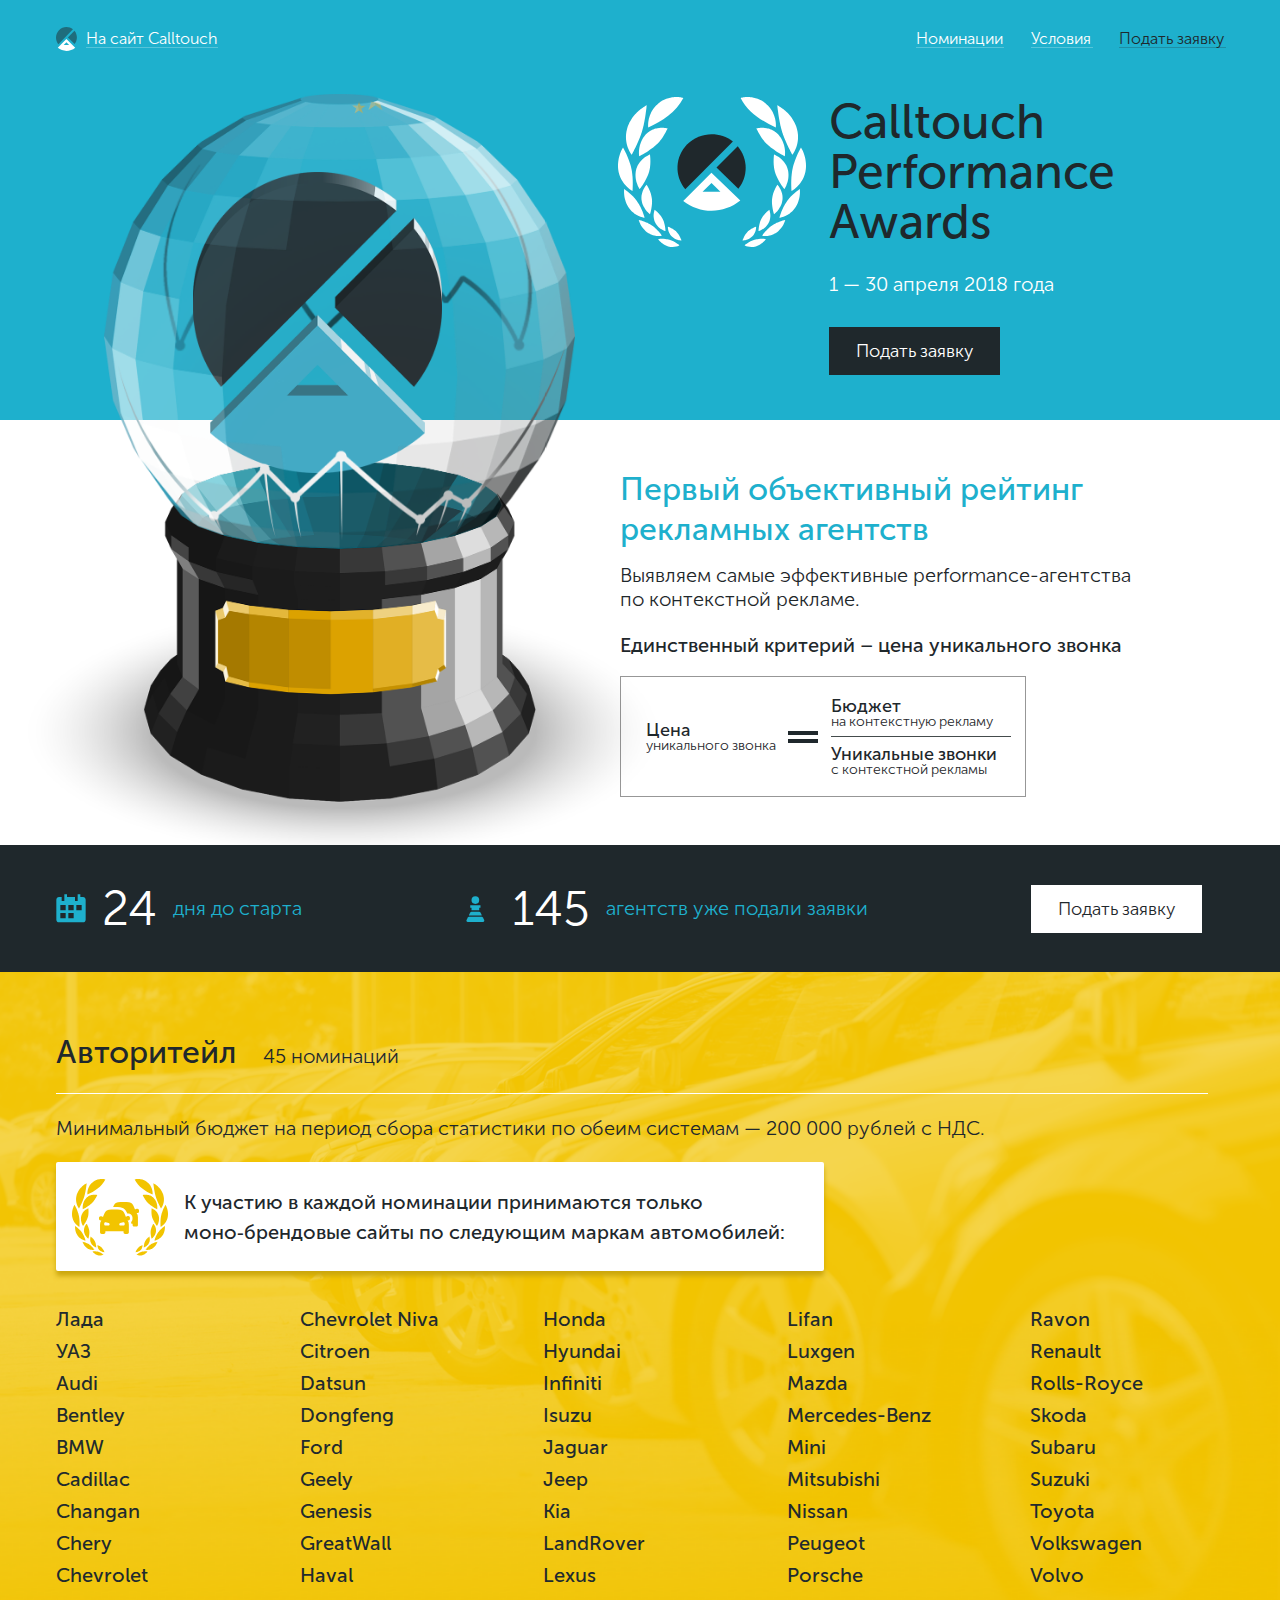
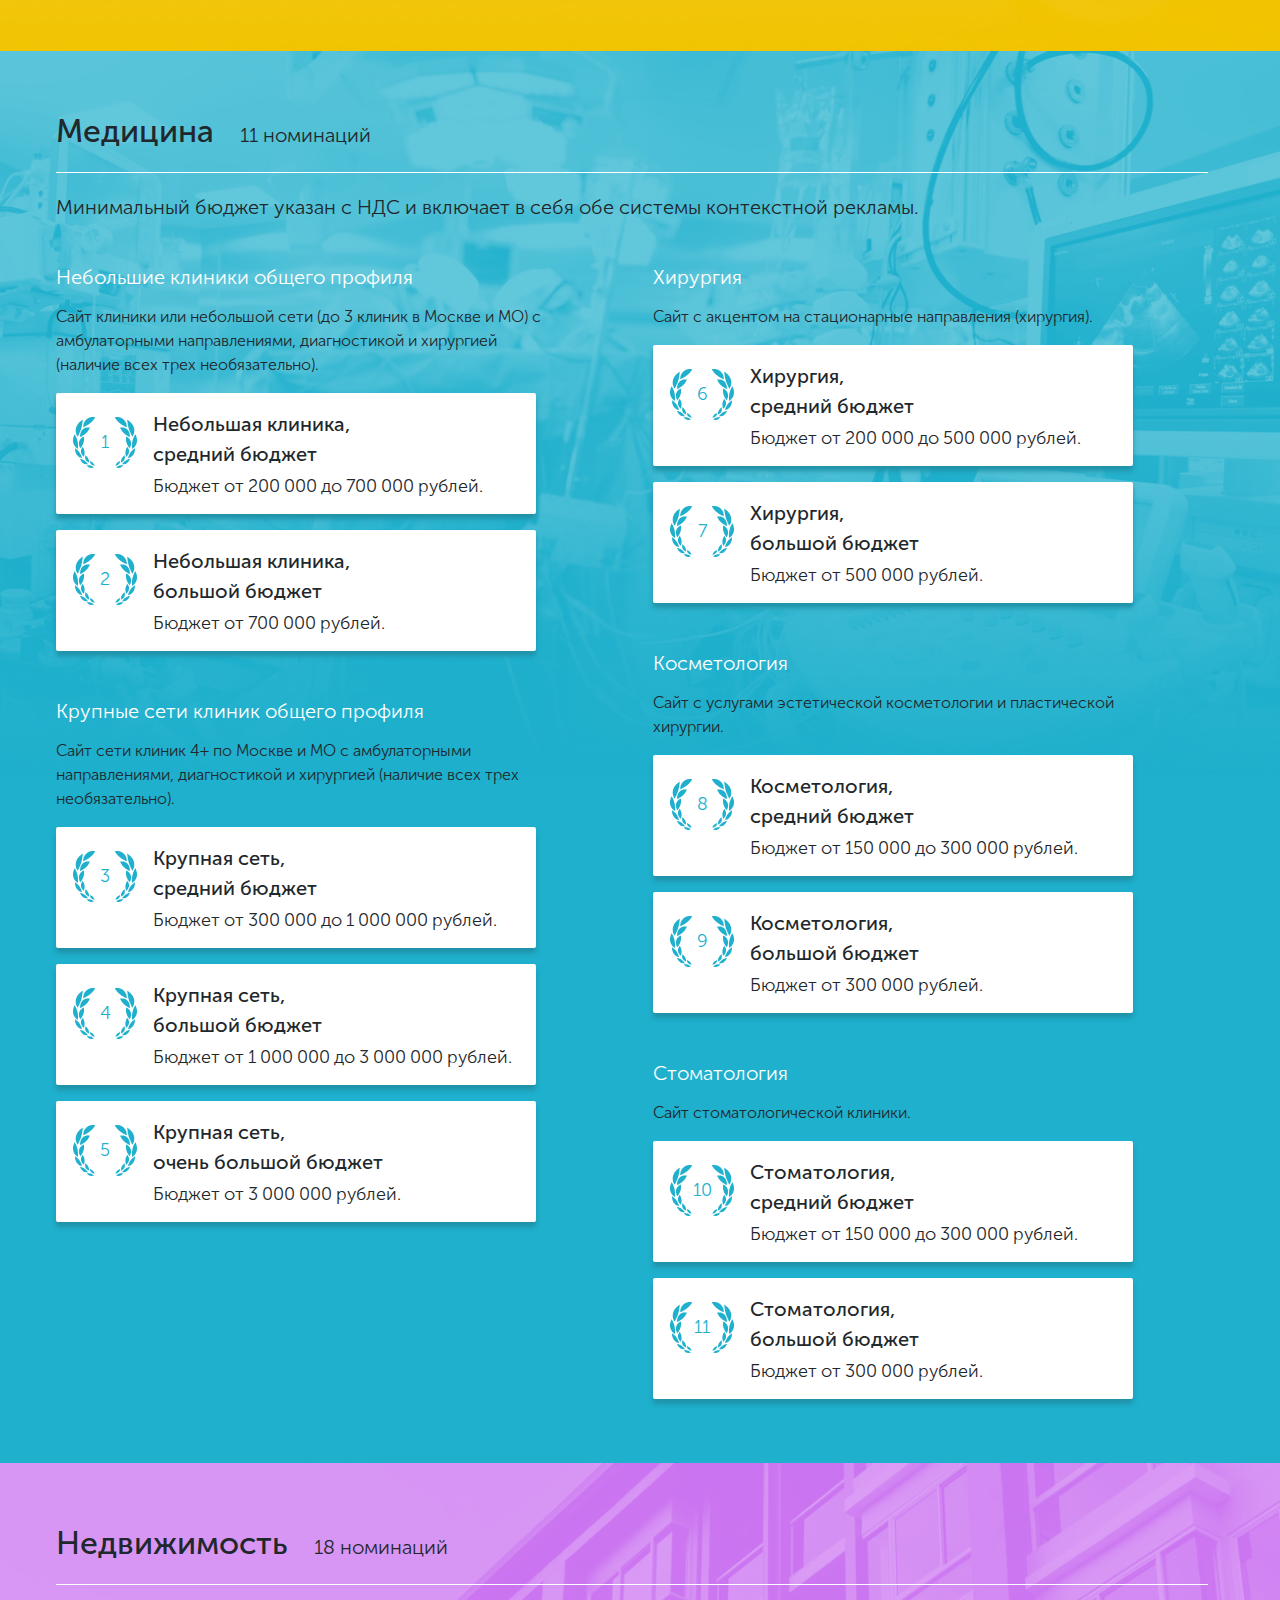
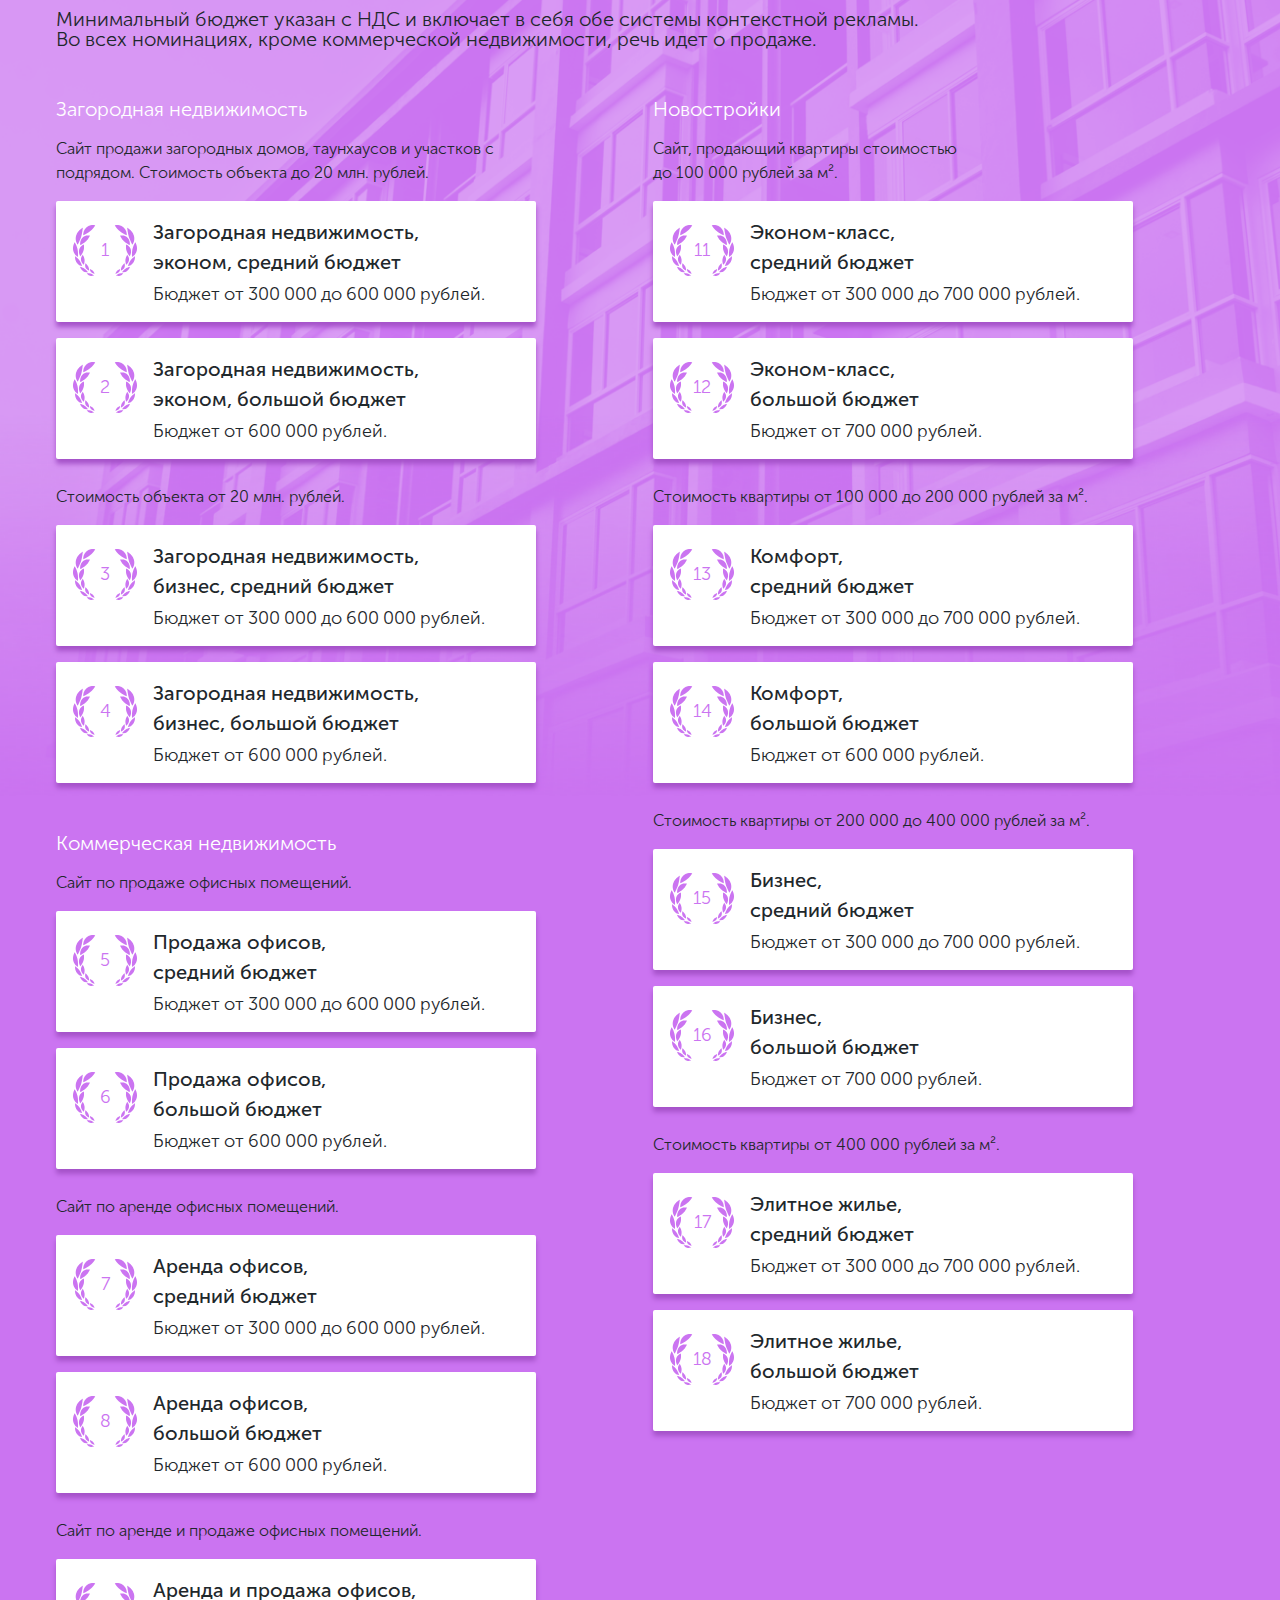
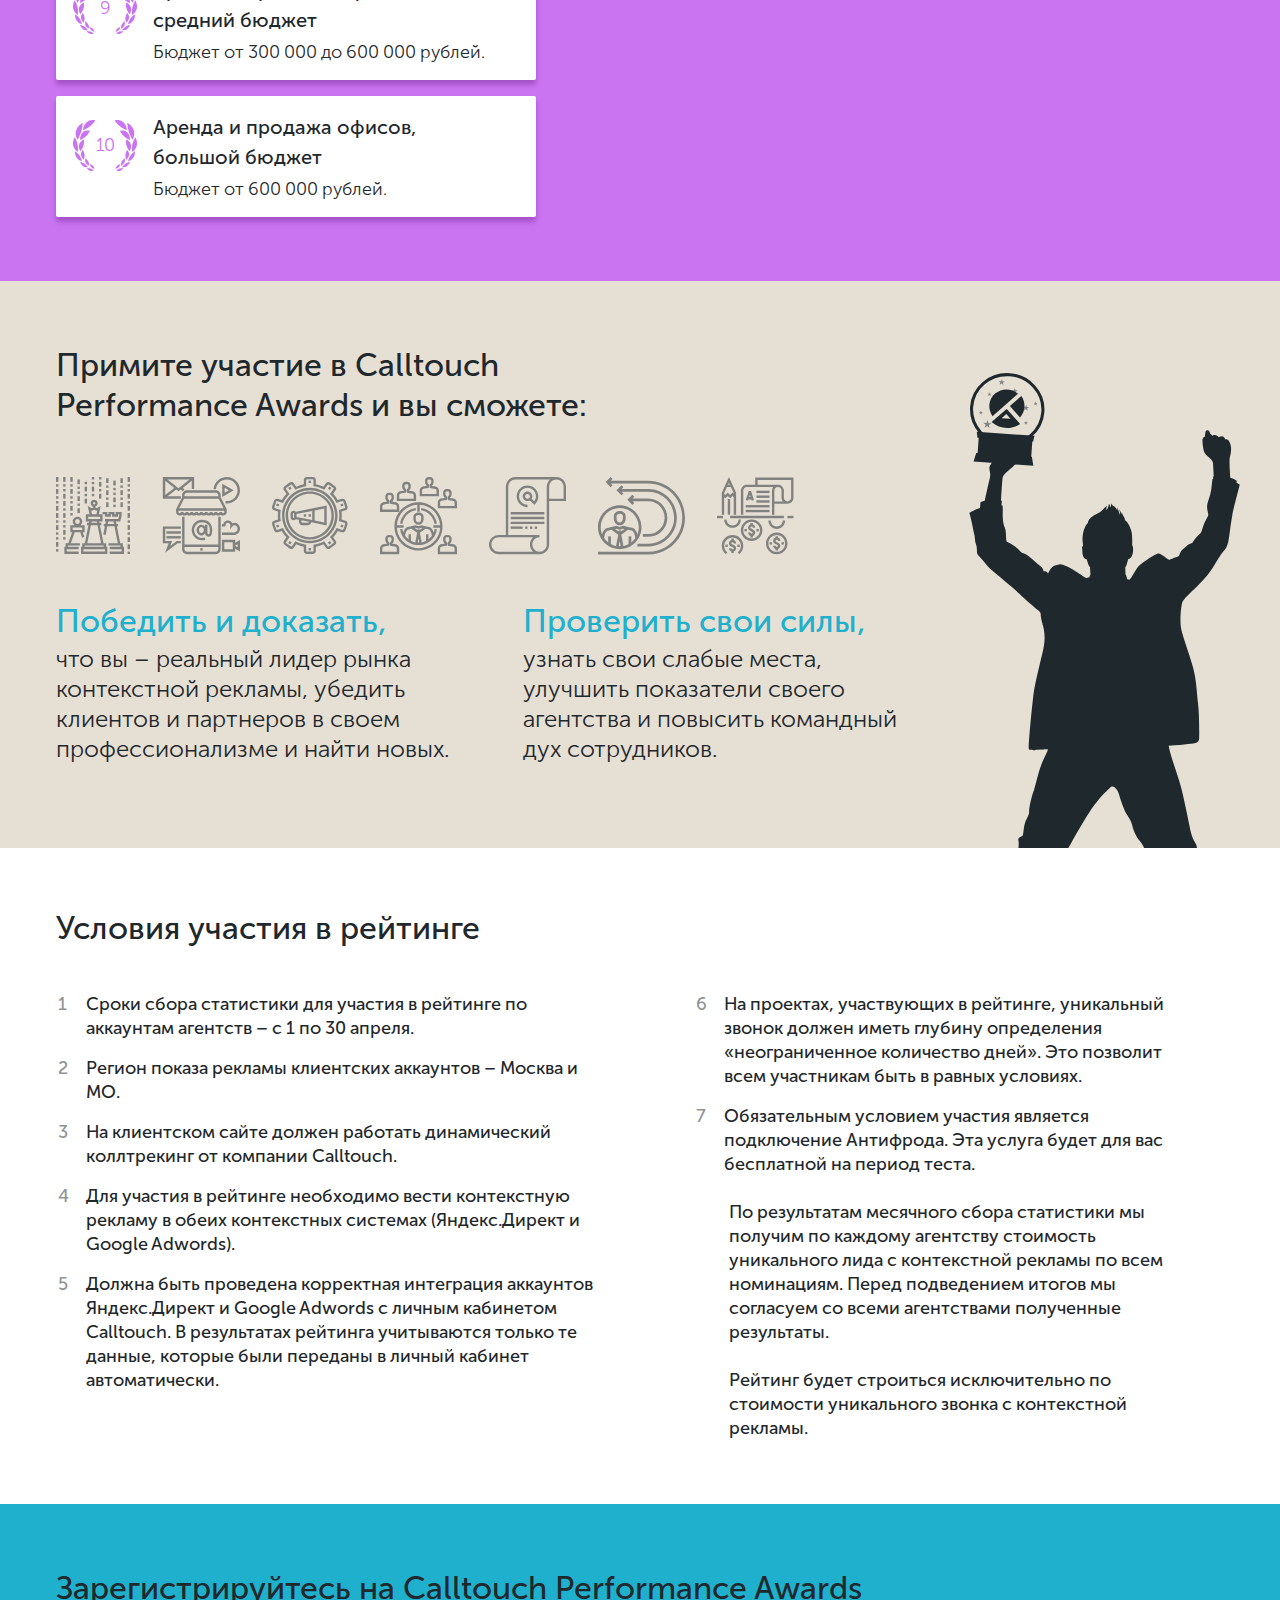
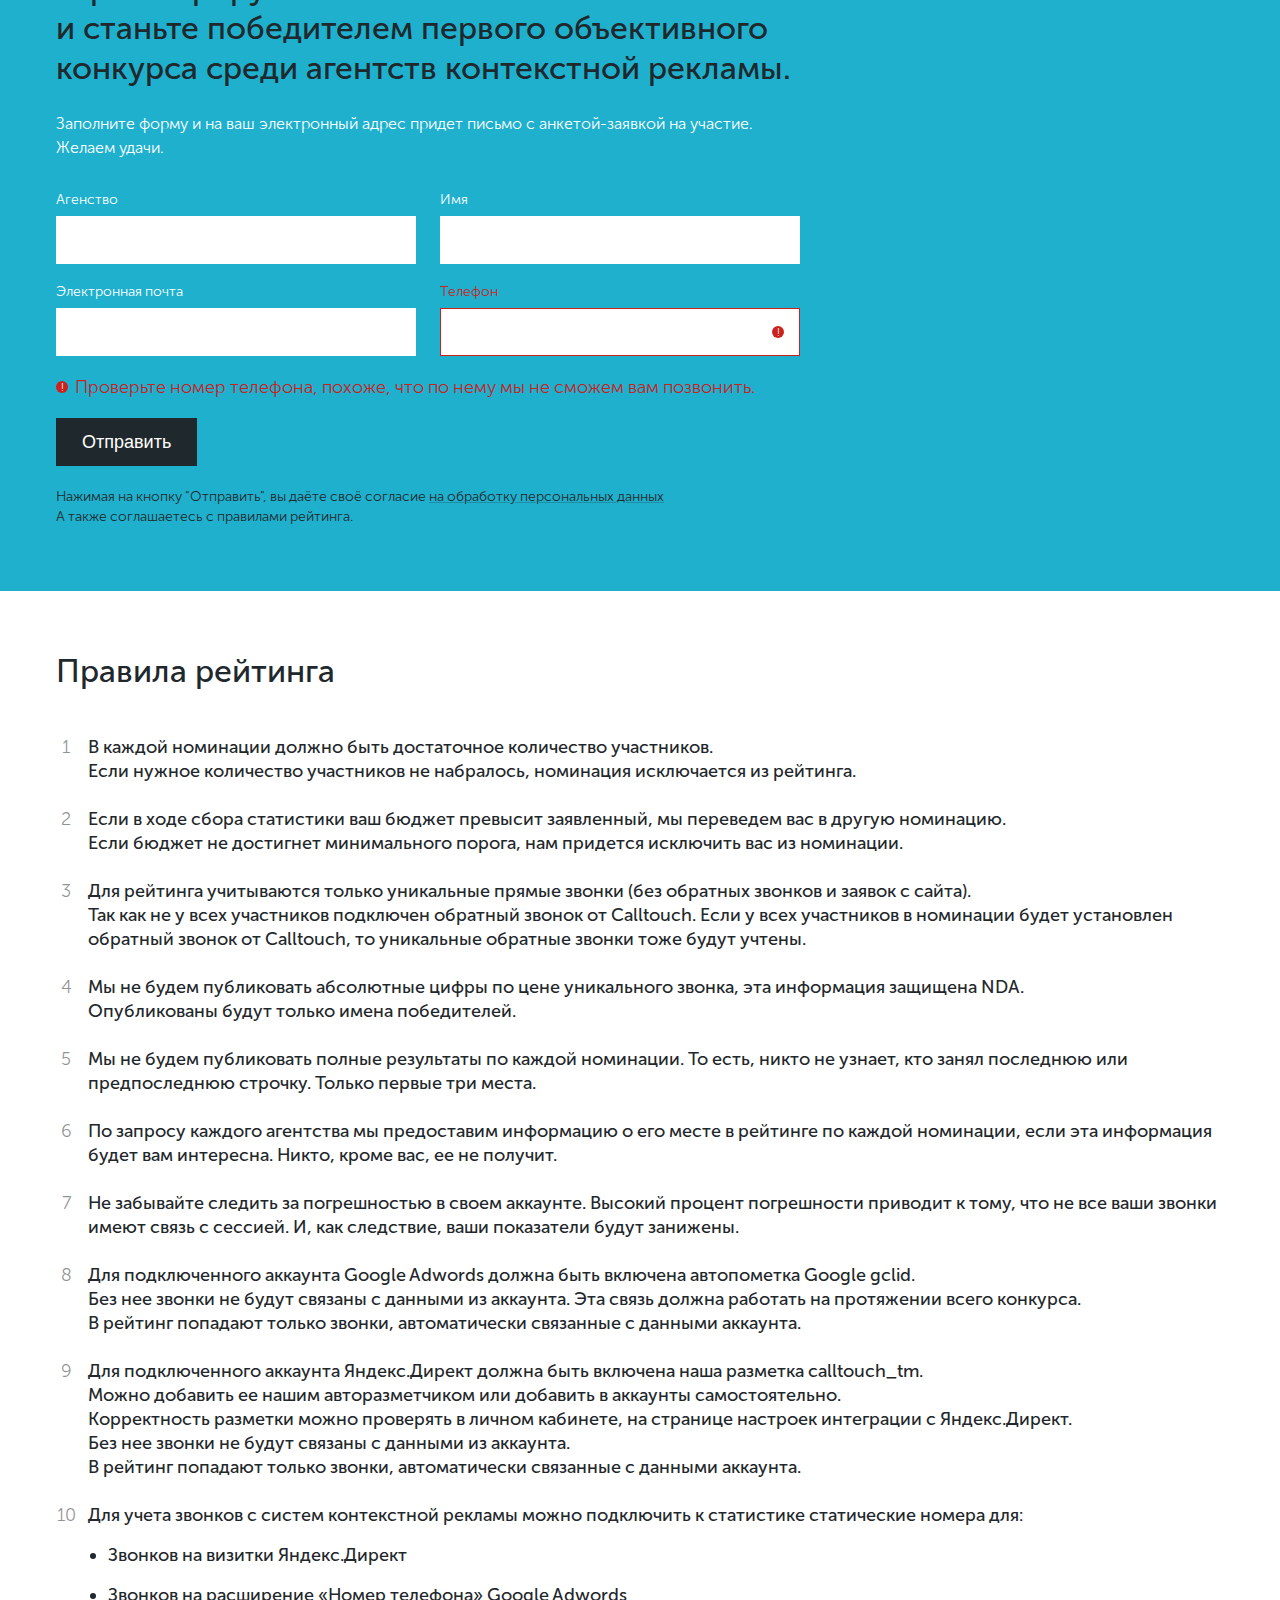
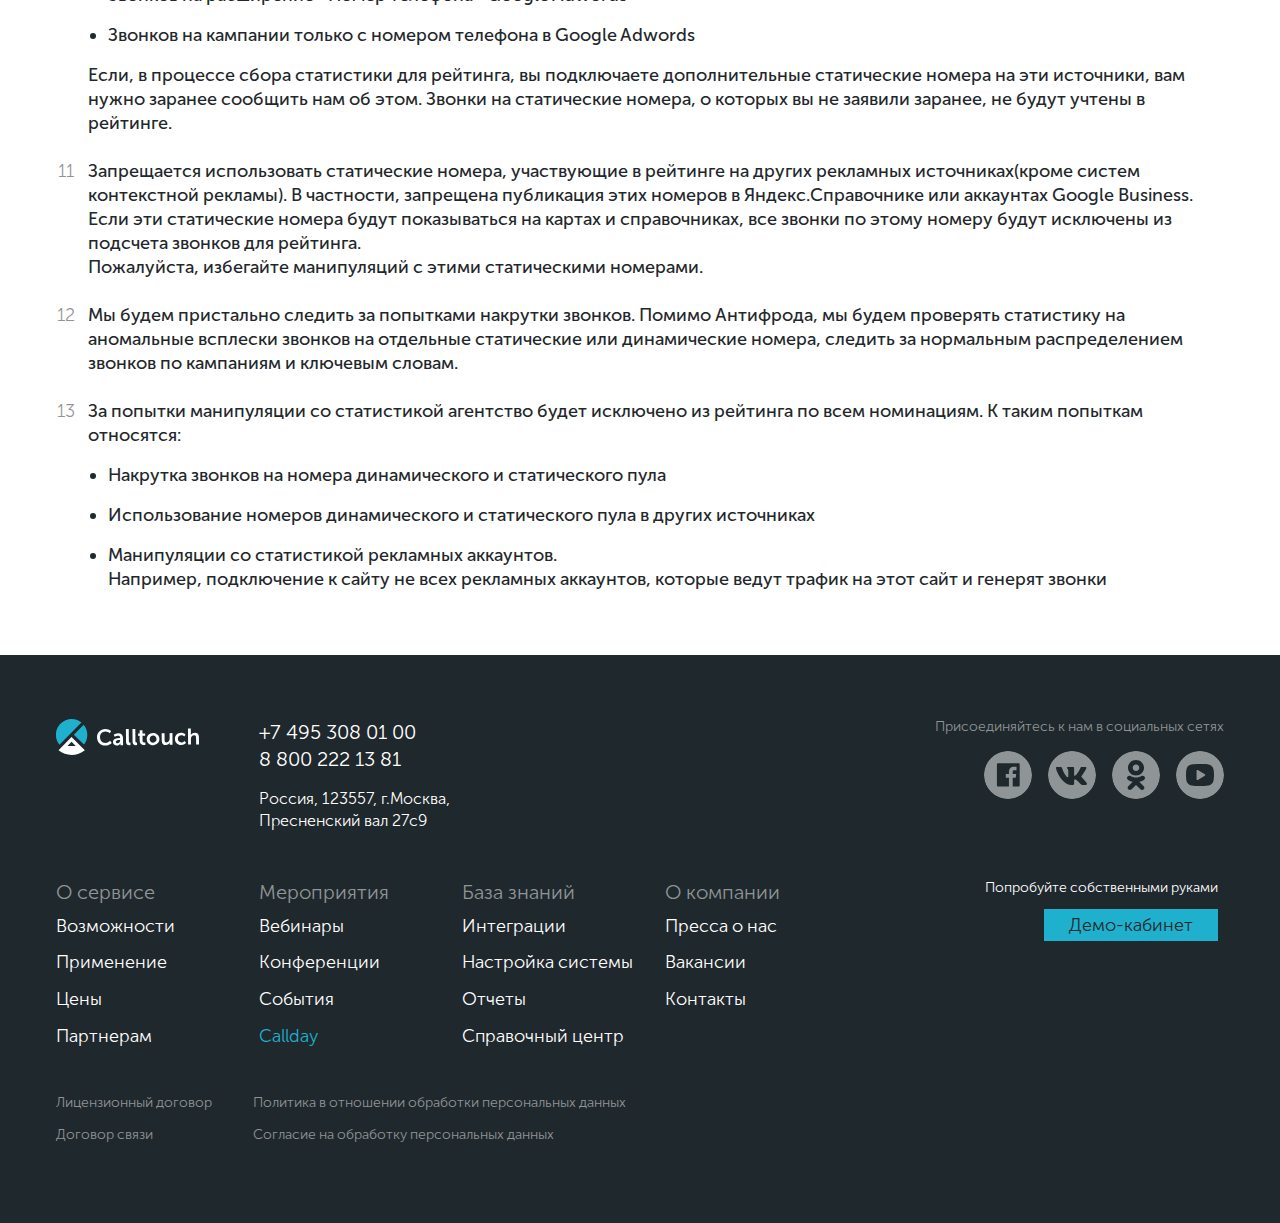
==== commit 4ee39454: "add counter" ====
--- a/home.html
+++ b/home.html
@@ -96,6 +96,21 @@
                 </div>
               </div>
             </div>
+          </div>
+        </div>
+      </section>
+      <section class="apply">
+        <div class="container">
+          <div class="apply__wrapper">
+            <div class="apply__deadline">
+              <span>24</span>
+              <p>дня до старта</p>
+            </div>
+            <div class="apply__members">
+              <span>145</span>
+              <p>агентств уже подали заявки</p>
+            </div>
+            <a class="apply__button anchor" href="#leading">Подать заявку</a>
           </div>
         </div>
       </section>
--- a/static/css/index.css
+++ b/static/css/index.css
@@ -647,7 +647,7 @@
   padding-bottom: 16px;
 }
 
-.footer__bottom__menu__item__list li:last-childs {
+.footer__bottom__menu__item__list li:last-child {
   padding-bottom: 0;
 }
 
@@ -800,37 +800,37 @@
 
 .main__show__snowball__logo {
   position: absolute;
-  left: -20px;
+  left: -40px;
   right: 0;
   margin-left: auto;
   margin-right: auto;
-  width: 290px;
-  top: 55px;
+  width: 249px;
+  top: 75px;
 }
 
 .main__show__snowball__front {
   position: absolute;
-  left: 18px;
-  top: -50px;
+  left: 48px;
+  top: -3px;
   z-index: 2;
-  width: 547px;
+  width: 471px;
 }
 
 .main__show__snowball__back {
-  top: 10px;
-  left: -68px;
+  top: 53px;
+  left: -28px;
   position: absolute;
   z-index: 0;
-  width: 730px;
+  width: 629px;
 }
 
 .main__show__snowball__middle {
   position: absolute;
   z-index: 1;
-  left: 20px;
-  top: -50px;
-  width: 530px;
-  height: 530px;
+  left: 53px;
+  top: -5px;
+  width: 470px;
+  height: 465px;
   clip-path: circle(48% at 50% 50%);
   -webkit-clip-path: circle(48% at 50% 50%);
   -moz-clip-path: circle(48% at 50% 50%);
@@ -1100,6 +1100,7 @@
 
 .item__info {
   max-width: 493px;
+  width: 100%;
 }
 
 .item__info__title {
@@ -1610,6 +1611,78 @@
   opacity: 0.7;
 }
 
+.apply {
+  width: 100%;
+  background-color: #1f282c;
+  position: relative;
+  z-index: 10;
+}
+
+.apply__wrapper {
+  display: -webkit-flex;
+  display: -ms-flexbox;
+  display: flex;
+  -webkit-justify-content: space-between;
+  -ms-flex-pack: justify;
+  justify-content: space-between;
+  -webkit-align-items: center;
+  -ms-flex-align: center;
+  align-items: center;
+  padding: 36px 22px 36px 0;
+}
+
+.apply__deadline {
+  background: url("../img/calendar.svg") left center no-repeat;
+}
+
+.apply__members {
+  background: url("../img/pawn.svg") left center no-repeat;
+}
+
+.apply__deadline, .apply__members {
+  padding-left: 46px;
+  display: -webkit-flex;
+  display: -ms-flexbox;
+  display: flex;
+  -webkit-align-items: center;
+  -ms-flex-align: center;
+  align-items: center;
+}
+
+.apply__deadline span, .apply__members span {
+  font-size: 48px;
+  color: #fff;
+  font-family: "MuseoSansCyrl";
+  margin-right: 16px;
+}
+
+.apply__deadline p, .apply__members p {
+  display: inline-block;
+  font-size: 20px;
+  font-family: "MuseoSansCyrl";
+  color: #1eb0cd;
+}
+
+.apply__button {
+  float: right;
+  width: 171px;
+  height: 48px;
+  line-height: 48px;
+  background-color: #fff;
+  color: #1f282c;
+  font-family: "MuseoSansCyrl";
+  font-size: 18px;
+  text-align: center;
+  display: inline-block;
+  text-decoration: none;
+  border: none;
+  transition: .4s;
+}
+
+body.with-hover .apply__button:hover {
+  background: rgba(255, 255, 255, 0.86);
+}
+
 /* PAGES */
 
 @media only screen and (max-width: 1400px) {
@@ -1896,20 +1969,23 @@
   .autoretail {
     padding-bottom: 30px;
   }
+  .autoretail__list__item {
+    min-width: 50%;
+  }
   .autoretail__list__item:last-child {
     min-width: 100%;
     display: -webkit-flex;
     display: -ms-flexbox;
     display: flex;
-    -webkit-justify-content: center;
-    -ms-flex-pack: center;
-    justify-content: center;
+    -webkit-justify-content: space-between;
+    -ms-flex-pack: justify;
+    justify-content: space-between;
     -webkit-flex-wrap: wrap;
     -ms-flex-wrap: wrap;
     flex-wrap: wrap;
   }
   .autoretail__list__item:last-child li {
-    min-width: 174px;
+    min-width: 50%;
   }
   .heading {
     padding-top: 30px;
@@ -2011,6 +2087,38 @@
   }
   .form__content__personaldata p a {
     line-height: 1.43;
+  }
+  .apply__wrapper {
+    padding-left: 22px;
+    -webkit-flex-direction: column;
+    -ms-flex-direction: column;
+    flex-direction: column;
+  }
+  .apply__members {
+    margin-top: 16px;
+  }
+  .apply__deadline, .apply__members {
+    -webkit-justify-content: space-between;
+    -ms-flex-pack: justify;
+    justify-content: space-between;
+    margin-bottom: 16px;
+    background-position: top center;
+    padding-top: 36px;
+    padding-left: 0;
+    -webkit-flex-direction: column;
+    -ms-flex-direction: column;
+    flex-direction: column;
+    width: 80%;
+  }
+  .apply__deadline span, .apply__members span {
+    font-size: 40px;
+    margin-right: 0;
+  }
+  .apply__deadline p, .apply__members p {
+    font-size: 18px;
+  }
+  .apply__button {
+    margin-top: 16px;
   }
 }
 
@@ -2117,6 +2225,9 @@
     font-size: 18px;
     line-height: 1;
   }
+  .apply__deadline p, .apply__members p {
+    text-align: center;
+  }
 }
 
 @media only screen and (max-width: 450px) {
@@ -2215,4 +2326,4 @@
   }
 }
 
-/*# sourceMappingURL=[data-uri] */
+/*# sourceMappingURL=[data-uri] */
